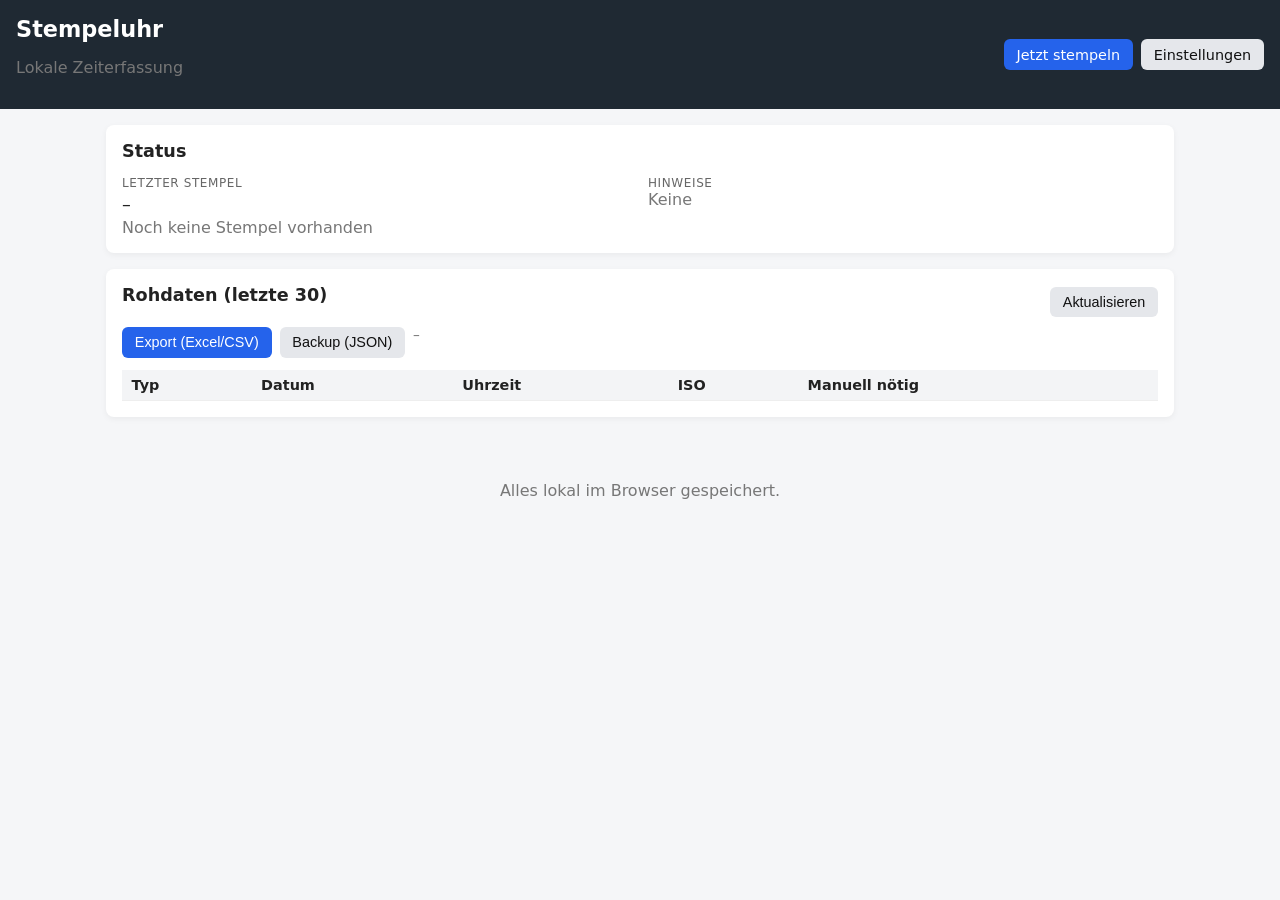
==== src/pages/index.html @ f47767ae "Update index.html" ====
<!DOCTYPE html>
<html lang="de">
<head>
  <meta charset="UTF-8" />
  <title>Stempeluhr – Übersicht</title>
  <meta name="viewport" content="width=device-width, initial-scale=1.0" />

  <!-- PWA / App-Icons -->
  <link rel="manifest" href="/public/manifest.json" />
  <meta name="theme-color" content="#1f2933" />

  <link rel="stylesheet" href="/src/css/style.css" />
</head>
<body>

  <header class="topbar">
    <div>
      <h1>Stempeluhr</h1>
      <p class="muted" id="subtitle">Lokale Zeiterfassung</p>
    </div>

    <nav class="nav">
      <a class="btn" href="/toggle">Jetzt stempeln</a>
      <a class="btn secondary" href="/settings">Einstellungen</a>
    </nav>
  </header>

  <main class="container">
    <section class="card">
      <h2>Status</h2>
      <div class="grid2">
        <div>
          <div class="label">Letzter Stempel</div>
          <div class="value" id="lastStampValue">–</div>
          <div class="muted" id="lastStampMeta">–</div>
        </div>
        <div>
          <div class="label">Hinweise</div>
          <div id="alerts" class="alerts">
            <div class="muted">Keine</div>
          </div>
        </div>
      </div>
    </section>

    <section class="card">
      <div class="row">
        <h2>Rohdaten (letzte 30)</h2>
        <div class="row-right">
          <button class="btn secondary" id="btnRefresh" type="button">Aktualisieren</button>
        </div>
      </div>

      <div class="actions" style="margin: 0.5rem 0 0.75rem;">
        <button class="btn" id="btnExportCsv" type="button">Export (Excel/CSV)</button>
        <button class="btn secondary" id="btnExportJson" type="button">Backup (JSON)</button>
        <span class="muted small" id="exportHint">–</span>
      </div>

      <div class="table-wrap">
        <table class="table">
          <thead>
            <tr>
              <th>Typ</th>
              <th>Datum</th>
              <th>Uhrzeit</th>
              <th>ISO</th>
              <th>Manuell nötig</th>
            </tr>
          </thead>
          <tbody id="stampsTbody">
            <tr><td colspan="5" class="muted">Noch keine Einträge</td></tr>
          </tbody>
        </table>
      </div>
    </section>
  </main>

  <footer class="footer muted">
    <span>Alles lokal im Browser gespeichert.</span>
  </footer>

  <script src="/src/js/storage.js"></script>
  <script src="/src/js/ui.js"></script>
  <script src="/src/js/export.js"></script>

  <script>
    (function () {
      function pad2(n) { return String(n).padStart(2, "0"); }

      function formatDate(st) {
        return `${st.year}-${pad2(st.month)}-${pad2(st.day)}`;
      }

      function formatTime(st) {
        return `${pad2(st.hour)}:${pad2(st.minute)}:${pad2(st.second)}`;
      }

      function setHint(text) {
        const el = document.getElementById("exportHint");
        if (el) el.textContent = text;
      }

      function render() {
        const data = StorageService.getData();
        const stamps = data.stamps || [];
        const last = stamps[stamps.length - 1];

        document.getElementById("lastStampValue").textContent =
          last ? `${last.type} • ${formatDate(last)} ${formatTime(last)}` : "–";

        document.getElementById("lastStampMeta").textContent =
          last ? `timestamp: ${last.timestamp}` : "Noch keine Stempel vorhanden";

        const alerts = document.getElementById("alerts");
        alerts.innerHTML = "";

        const manual = stamps.filter(s => s.manualRequired);
        if (manual.length === 0) {
          alerts.innerHTML = `<div class="muted">Keine</div>`;
        } else {
          manual.slice(-5).reverse().forEach(s => {
            const div = document.createElement("div");
            div.className = "alert";
            div.textContent =
              `⚠️ Manuelle Prüfung: ${formatDate(s)} ${formatTime(s)}`;
            alerts.appendChild(div);
          });
        }

        const tbody = document.getElementById("stampsTbody");
        tbody.innerHTML = "";

        stamps.slice(-30).reverse().forEach(st => {
          const tr = document.createElement("tr");
          tr.innerHTML = `
            <td class="${st.manualRequired ? "warn" : ""}">${st.type}</td>
            <td>${formatDate(st)}</td>
            <td>${formatTime(st)}</td>
            <td class="mono">${st.iso}</td>
            <td class="${st.manualRequired ? "warn" : "muted"}">
              ${st.manualRequired ? "JA" : "nein"}
            </td>
          `;
          tbody.appendChild(tr);
        });
      }

      document.getElementById("btnRefresh").onclick = () => {
        render();
        setHint("Aktualisiert");
      };

      document.getElementById("btnExportCsv").onclick = () => {
        ExportService.exportStampsCSV({ delimiter: ";" });
        setHint("CSV exportiert");
      };

      document.getElementById("btnExportJson").onclick = () => {
        ExportService.exportAllJSON();
        setHint("JSON exportiert");
      };

      render();
    })();
  </script>

  <script src="/src/js/install.js"></script>

</body>
</html>
---- src/css/style.css ----
/* =========
   Basis
   ========= */

* {
  box-sizing: border-box;
}

html, body {
  margin: 0;
  padding: 0;
  font-family: system-ui, -apple-system, BlinkMacSystemFont, "Segoe UI",
               Roboto, Helvetica, Arial, sans-serif;
  background: #f5f6f8;
  color: #222;
}

a {
  color: inherit;
  text-decoration: none;
}

.muted {
  color: #777;
}

.small {
  font-size: 0.85rem;
}

.mono {
  font-family: ui-monospace, SFMono-Regular, Menlo, Monaco, Consolas, monospace;
}

/* =========
   Layout
   ========= */

.topbar {
  background: #1f2933;
  color: #fff;
  padding: 1rem;
  display: flex;
  gap: 1rem;
  align-items: center;
  justify-content: space-between;
}

.topbar h1 {
  margin: 0;
  font-size: 1.4rem;
}

.nav {
  display: flex;
  gap: 0.5rem;
}

.container {
  max-width: 1100px;
  margin: 1rem auto 3rem;
  padding: 0 1rem;
}

.footer {
  text-align: center;
  padding: 1rem;
}

/* =========
   Buttons
   ========= */

.btn {
  display: inline-block;
  padding: 0.45rem 0.8rem;
  border-radius: 6px;
  background: #2563eb;
  color: #fff;
  font-size: 0.9rem;
  cursor: pointer;
  border: none;
}

.btn:hover {
  background: #1e4fd8;
}

.btn.secondary {
  background: #e5e7eb;
  color: #111;
}

.btn.secondary:hover {
  background: #d1d5db;
}

/* =========
   Cards
   ========= */

.card {
  background: #fff;
  border-radius: 8px;
  padding: 1rem;
  margin-bottom: 1rem;
  box-shadow: 0 2px 6px rgba(0,0,0,0.05);
}

.card h2 {
  margin-top: 0;
  font-size: 1.1rem;
}

/* =========
   Grid / Rows
   ========= */

.grid2 {
  display: grid;
  grid-template-columns: 1fr 1fr;
  gap: 1rem;
}

.row {
  display: flex;
  align-items: center;
  justify-content: space-between;
  gap: 1rem;
}

.row-right {
  display: flex;
  gap: 0.5rem;
}

.actions {
  display: flex;
  gap: 0.5rem;
  flex-wrap: wrap;
}

/* =========
   Tabellen
   ========= */

.table-wrap {
  overflow-x: auto;
}

.table {
  width: 100%;
  border-collapse: collapse;
  font-size: 0.9rem;
}

.table th,
.table td {
  padding: 0.45rem 0.6rem;
  border-bottom: 1px solid #eee;
  text-align: left;
  white-space: nowrap;
}

.table th {
  background: #f3f4f6;
  font-weight: 600;
}

.table tr:hover td {
  background: #fafafa;
}

/* =========
   Status / Alerts
   ========= */

.label {
  font-size: 0.75rem;
  text-transform: uppercase;
  letter-spacing: 0.05em;
  color: #666;
}

.value {
  font-size: 1.1rem;
  margin: 0.25rem 0;
}

.alerts {
  display: flex;
  flex-direction: column;
  gap: 0.25rem;
}

.alert {
  padding: 0.3rem 0.4rem;
  background: #fee2e2;
  color: #991b1b;
  border-radius: 4px;
  font-size: 0.85rem;
}

/* =========
   Warnungen
   ========= */

.warn {
  color: #b91c1c;
  font-weight: 600;
}

/* =========
   Toggle-Seite
   ========= */

.center {
  min-height: 100vh;
  display: flex;
  flex-direction: column;
  align-items: center;
  justify-content: center;
  text-align: center;
}

.center h1 {
  margin-bottom: 0.5rem;
}

/* =========
   Responsive
   ========= */

@media (max-width: 700px) {
  .grid2 {
    grid-template-columns: 1fr;
  }

  .topbar {
    flex-direction: column;
    align-items: flex-start;
  }
}
/* =========
   Install-Banner
   ========= */

.install-banner {
  position: fixed;
  bottom: 0;
  left: 0;
  right: 0;
  background: #1f2933;
  color: #fff;
  padding: 0.75rem 1rem;
  display: flex;
  justify-content: space-between;
  align-items: center;
  gap: 0.75rem;
  z-index: 9999;
  box-shadow: 0 -2px 6px rgba(0,0,0,0.25);
}

.install-banner span {
  font-size: 0.95rem;
}

.install-actions {
  display: flex;
  gap: 0.5rem;
}
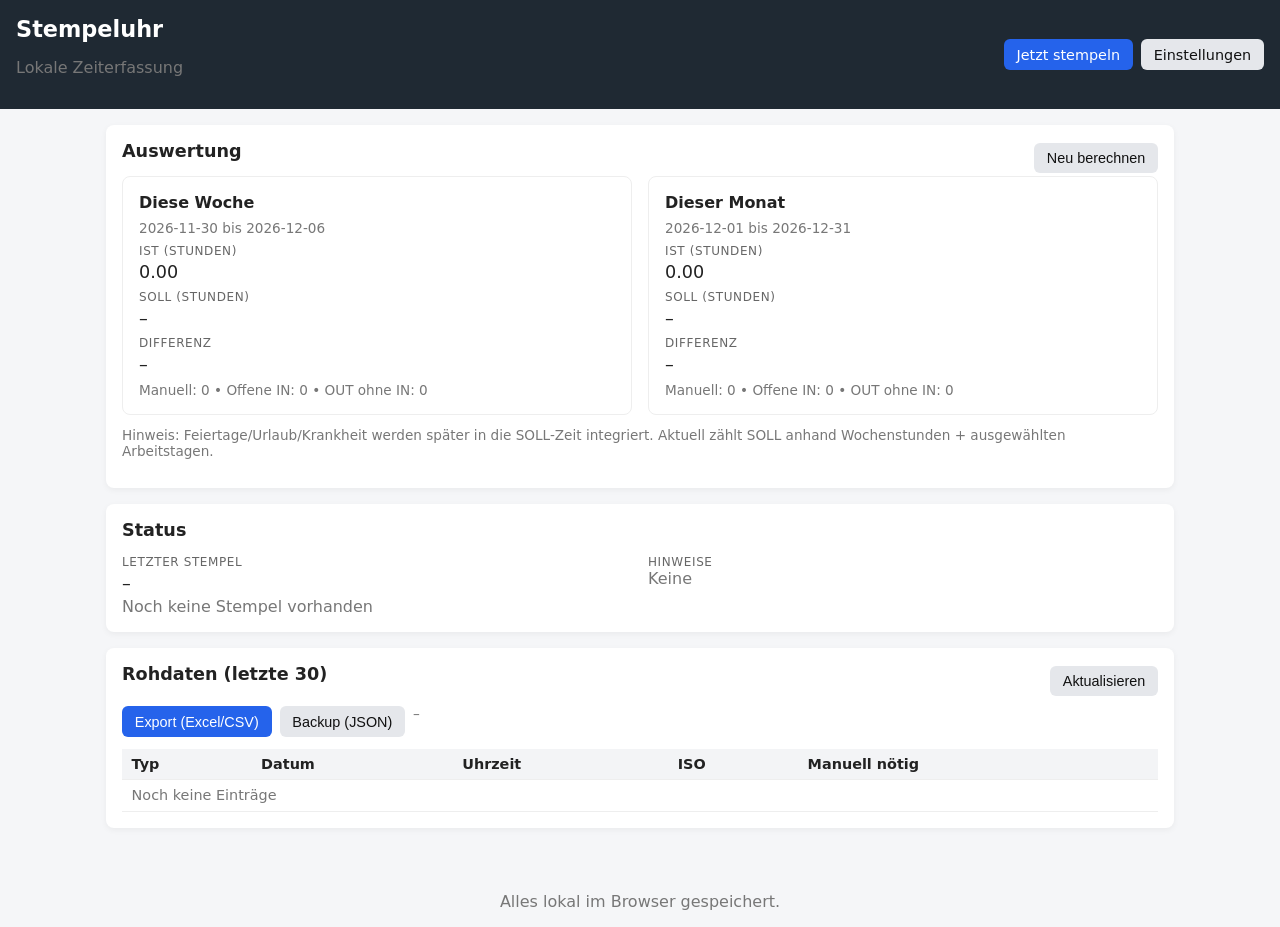
==== commit a73c7af2: "Update index.html" ====
--- a/src/pages/index.html
+++ b/src/pages/index.html
@@ -26,6 +26,68 @@
   </header>
 
   <main class="container">
+
+    <!-- AUSWERTUNG -->
+    <section class="card">
+      <div class="row">
+        <h2>Auswertung</h2>
+        <div class="row-right">
+          <button class="btn secondary" id="btnRecalc" type="button">Neu berechnen</button>
+        </div>
+      </div>
+
+      <div class="grid2">
+        <div class="card" style="margin:0; box-shadow:none; border:1px solid #eee;">
+          <h3 style="margin:0 0 0.5rem 0; font-size:1rem;">Diese Woche</h3>
+          <div class="muted small" id="weekRange">–</div>
+
+          <div style="margin-top:0.5rem;">
+            <div class="label">IST (Stunden)</div>
+            <div class="value" id="weekWorked">–</div>
+          </div>
+
+          <div style="margin-top:0.5rem;">
+            <div class="label">SOLL (Stunden)</div>
+            <div class="value" id="weekTarget">–</div>
+          </div>
+
+          <div style="margin-top:0.5rem;">
+            <div class="label">Differenz</div>
+            <div class="value" id="weekDiff">–</div>
+          </div>
+
+          <div class="muted small" style="margin-top:0.5rem;" id="weekFlags">–</div>
+        </div>
+
+        <div class="card" style="margin:0; box-shadow:none; border:1px solid #eee;">
+          <h3 style="margin:0 0 0.5rem 0; font-size:1rem;">Dieser Monat</h3>
+          <div class="muted small" id="monthRange">–</div>
+
+          <div style="margin-top:0.5rem;">
+            <div class="label">IST (Stunden)</div>
+            <div class="value" id="monthWorked">–</div>
+          </div>
+
+          <div style="margin-top:0.5rem;">
+            <div class="label">SOLL (Stunden)</div>
+            <div class="value" id="monthTarget">–</div>
+          </div>
+
+          <div style="margin-top:0.5rem;">
+            <div class="label">Differenz</div>
+            <div class="value" id="monthDiff">–</div>
+          </div>
+
+          <div class="muted small" style="margin-top:0.5rem;" id="monthFlags">–</div>
+        </div>
+      </div>
+
+      <p class="muted small" style="margin-top:0.75rem;">
+        Hinweis: Feiertage/Urlaub/Krankheit werden später in die SOLL-Zeit integriert. Aktuell zählt SOLL anhand Wochenstunden + ausgewählten Arbeitstagen.
+      </p>
+    </section>
+
+    <!-- STATUS -->
     <section class="card">
       <h2>Status</h2>
       <div class="grid2">
@@ -43,6 +105,7 @@
       </div>
     </section>
 
+    <!-- ROHDATEN -->
     <section class="card">
       <div class="row">
         <h2>Rohdaten (letzte 30)</h2>
@@ -74,6 +137,7 @@
         </table>
       </div>
     </section>
+
   </main>
 
   <footer class="footer muted">
@@ -83,6 +147,8 @@
   <script src="/src/js/storage.js"></script>
   <script src="/src/js/ui.js"></script>
   <script src="/src/js/export.js"></script>
+  <script src="/src/js/analytics.js"></script>
+  <script src="/src/js/install.js"></script>
 
   <script>
     (function () {
@@ -101,29 +167,71 @@
         if (el) el.textContent = text;
       }
 
-      function render() {
+      function renderAnalysis() {
+        if (!window.Analytics) return;
+
+        const summary = Analytics.getSummary();
+
+        // Woche
+        document.getElementById("weekRange").textContent =
+          `${Analytics.formatDateYYYYMMDD(summary.week.start)} bis ${Analytics.formatDateYYYYMMDD(new Date(summary.week.endExclusive.getTime() - 1))}`;
+
+        document.getElementById("weekWorked").textContent =
+          Analytics.formatHours(summary.week.workedHours);
+
+        document.getElementById("weekTarget").textContent =
+          Analytics.formatHours(summary.week.targetHours);
+
+        document.getElementById("weekDiff").textContent =
+          Analytics.formatSignedDiff(summary.week.diffHours);
+
+        document.getElementById("weekFlags").textContent =
+          `Manuell: ${summary.week.manualCount} • Offene IN: ${summary.week.openCount} • OUT ohne IN: ${summary.week.unmatchedOutCount}`;
+
+        // Monat
+        document.getElementById("monthRange").textContent =
+          `${Analytics.formatDateYYYYMMDD(summary.month.start)} bis ${Analytics.formatDateYYYYMMDD(new Date(summary.month.endExclusive.getTime() - 1))}`;
+
+        document.getElementById("monthWorked").textContent =
+          Analytics.formatHours(summary.month.workedHours);
+
+        document.getElementById("monthTarget").textContent =
+          Analytics.formatHours(summary.month.targetHours);
+
+        document.getElementById("monthDiff").textContent =
+          Analytics.formatSignedDiff(summary.month.diffHours);
+
+        document.getElementById("monthFlags").textContent =
+          `Manuell: ${summary.month.manualCount} • Offene IN: ${summary.month.openCount} • OUT ohne IN: ${summary.month.unmatchedOutCount}`;
+      }
+
+      function renderMain() {
         const data = StorageService.getData();
         const stamps = data.stamps || [];
         const last = stamps[stamps.length - 1];
 
-        document.getElementById("lastStampValue").textContent =
-          last ? `${last.type} • ${formatDate(last)} ${formatTime(last)}` : "–";
-
-        document.getElementById("lastStampMeta").textContent =
-          last ? `timestamp: ${last.timestamp}` : "Noch keine Stempel vorhanden";
+        const lastStampValue = document.getElementById("lastStampValue");
+        const lastStampMeta = document.getElementById("lastStampMeta");
+
+        if (!last) {
+          lastStampValue.textContent = "–";
+          lastStampMeta.textContent = "Noch keine Stempel vorhanden";
+        } else {
+          lastStampValue.textContent = `${last.type} • ${formatDate(last)} ${formatTime(last)}`;
+          lastStampMeta.textContent = `timestamp: ${last.timestamp}`;
+        }
 
         const alerts = document.getElementById("alerts");
         alerts.innerHTML = "";
 
-        const manual = stamps.filter(s => s.manualRequired);
+        const manual = stamps.filter(s => s && s.manualRequired);
         if (manual.length === 0) {
           alerts.innerHTML = `<div class="muted">Keine</div>`;
         } else {
           manual.slice(-5).reverse().forEach(s => {
             const div = document.createElement("div");
             div.className = "alert";
-            div.textContent =
-              `⚠️ Manuelle Prüfung: ${formatDate(s)} ${formatTime(s)}`;
+            div.textContent = `⚠️ Manuelle Prüfung: ${formatDate(s)} ${formatTime(s)}`;
             alerts.appendChild(div);
           });
         }
@@ -131,24 +239,43 @@
         const tbody = document.getElementById("stampsTbody");
         tbody.innerHTML = "";
 
-        stamps.slice(-30).reverse().forEach(st => {
+        if (stamps.length === 0) {
           const tr = document.createElement("tr");
-          tr.innerHTML = `
-            <td class="${st.manualRequired ? "warn" : ""}">${st.type}</td>
-            <td>${formatDate(st)}</td>
-            <td>${formatTime(st)}</td>
-            <td class="mono">${st.iso}</td>
-            <td class="${st.manualRequired ? "warn" : "muted"}">
-              ${st.manualRequired ? "JA" : "nein"}
-            </td>
-          `;
+          const td = document.createElement("td");
+          td.colSpan = 5;
+          td.className = "muted";
+          td.textContent = "Noch keine Einträge";
+          tr.appendChild(td);
           tbody.appendChild(tr);
-        });
+        } else {
+          stamps.slice(-30).reverse().forEach(st => {
+            const tr = document.createElement("tr");
+            tr.innerHTML = `
+              <td class="${st.manualRequired ? "warn" : ""}">${st.type}</td>
+              <td>${formatDate(st)}</td>
+              <td>${formatTime(st)}</td>
+              <td class="mono">${st.iso}</td>
+              <td class="${st.manualRequired ? "warn" : "muted"}">
+                ${st.manualRequired ? "JA" : "nein"}
+              </td>
+            `;
+            tbody.appendChild(tr);
+          });
+        }
+      }
+
+      function renderAll() {
+        renderAnalysis();
+        renderMain();
       }
 
       document.getElementById("btnRefresh").onclick = () => {
-        render();
+        renderAll();
         setHint("Aktualisiert");
+      };
+
+      document.getElementById("btnRecalc").onclick = () => {
+        renderAnalysis();
       };
 
       document.getElementById("btnExportCsv").onclick = () => {
@@ -161,11 +288,9 @@
         setHint("JSON exportiert");
       };
 
-      render();
+      renderAll();
     })();
   </script>
 
-  <script src="/src/js/install.js"></script>
-
 </body>
 </html>
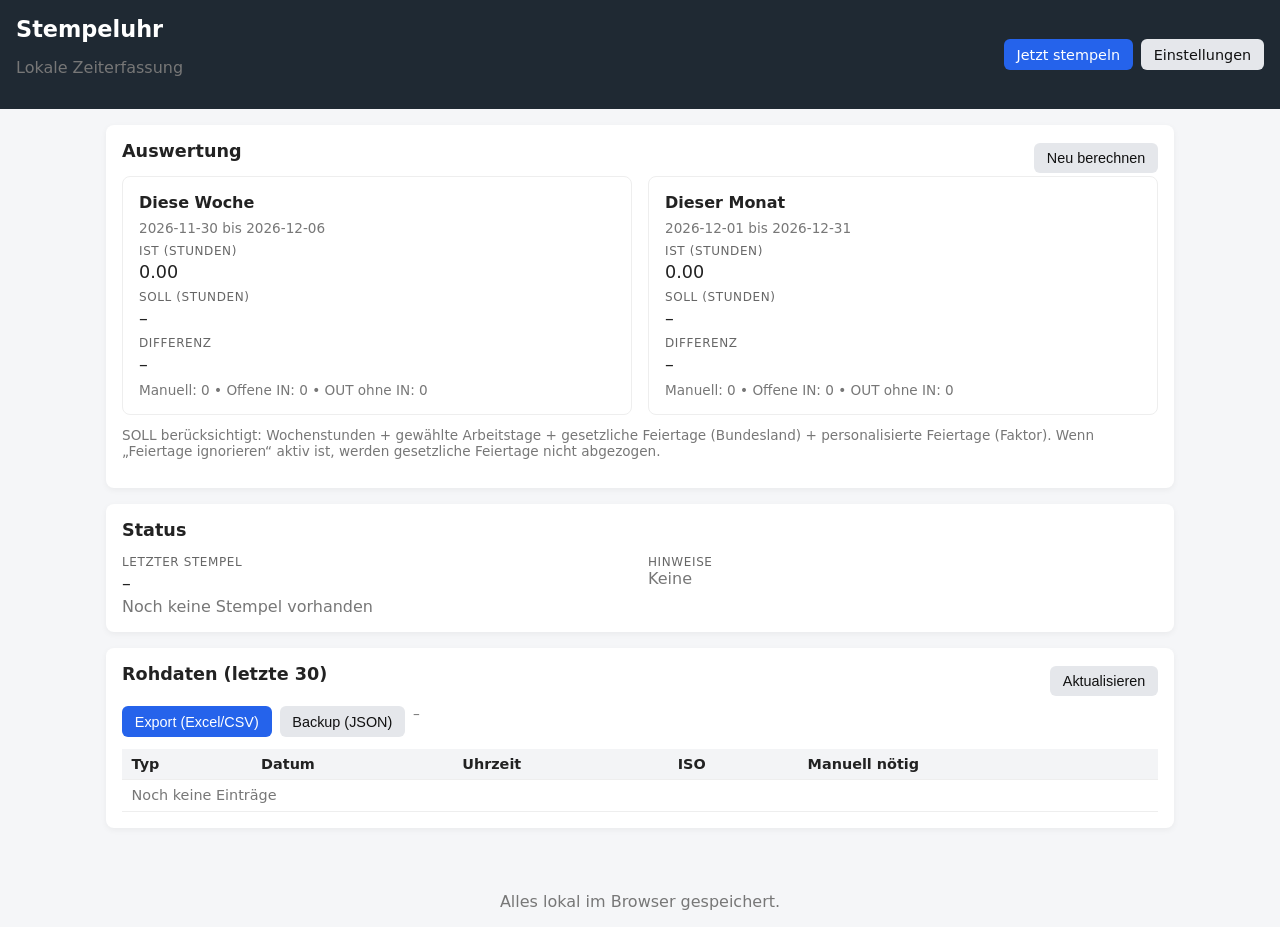
==== commit a85aa9dd: "Update index.html" ====
--- a/src/pages/index.html
+++ b/src/pages/index.html
@@ -83,7 +83,8 @@
       </div>
 
       <p class="muted small" style="margin-top:0.75rem;">
-        Hinweis: Feiertage/Urlaub/Krankheit werden später in die SOLL-Zeit integriert. Aktuell zählt SOLL anhand Wochenstunden + ausgewählten Arbeitstagen.
+        SOLL berücksichtigt: Wochenstunden + gewählte Arbeitstage + gesetzliche Feiertage (Bundesland) + personalisierte Feiertage (Faktor).
+        Wenn „Feiertage ignorieren“ aktiv ist, werden gesetzliche Feiertage nicht abgezogen.
       </p>
     </section>
 
@@ -147,6 +148,7 @@
   <script src="/src/js/storage.js"></script>
   <script src="/src/js/ui.js"></script>
   <script src="/src/js/export.js"></script>
+  <script src="/src/js/holidays.js"></script>
   <script src="/src/js/analytics.js"></script>
   <script src="/src/js/install.js"></script>
 
@@ -172,7 +174,6 @@
 
         const summary = Analytics.getSummary();
 
-        // Woche
         document.getElementById("weekRange").textContent =
           `${Analytics.formatDateYYYYMMDD(summary.week.start)} bis ${Analytics.formatDateYYYYMMDD(new Date(summary.week.endExclusive.getTime() - 1))}`;
 
@@ -188,7 +189,6 @@
         document.getElementById("weekFlags").textContent =
           `Manuell: ${summary.week.manualCount} • Offene IN: ${summary.week.openCount} • OUT ohne IN: ${summary.week.unmatchedOutCount}`;
 
-        // Monat
         document.getElementById("monthRange").textContent =
           `${Analytics.formatDateYYYYMMDD(summary.month.start)} bis ${Analytics.formatDateYYYYMMDD(new Date(summary.month.endExclusive.getTime() - 1))}`;
 
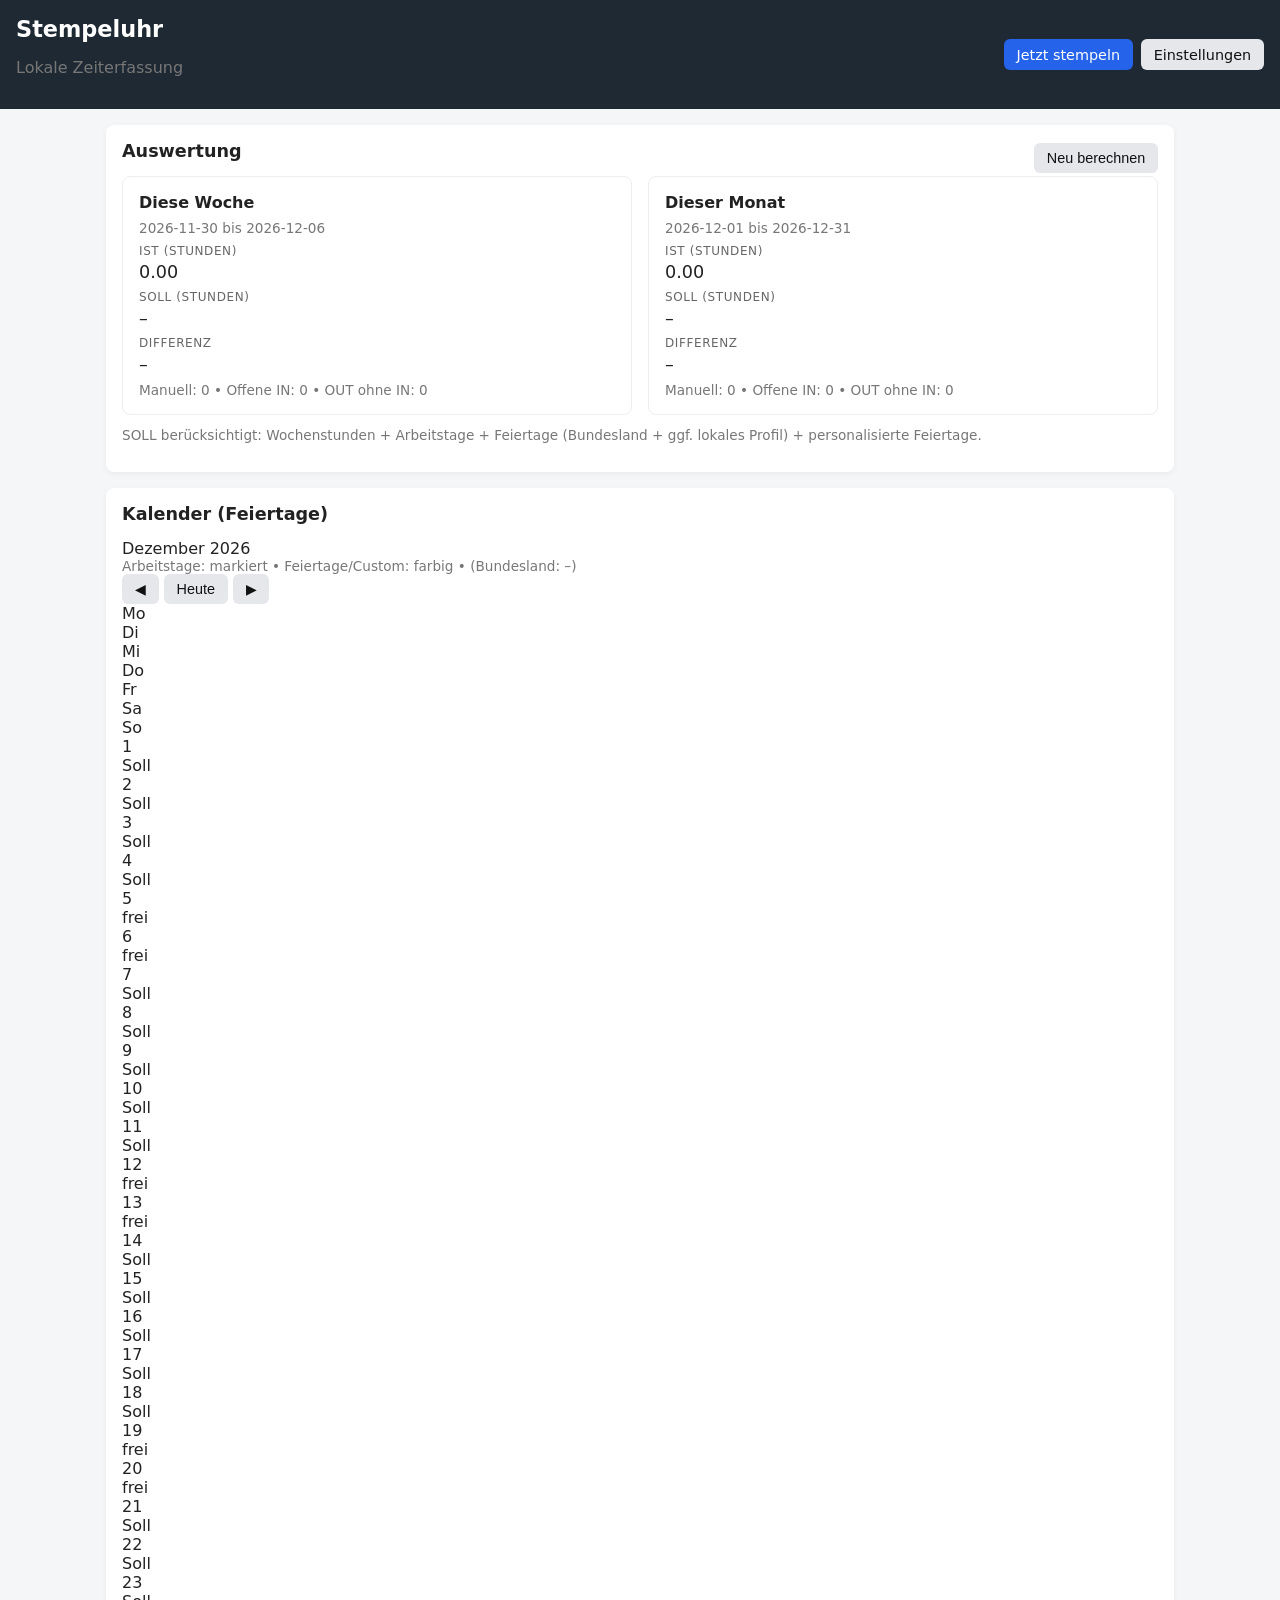
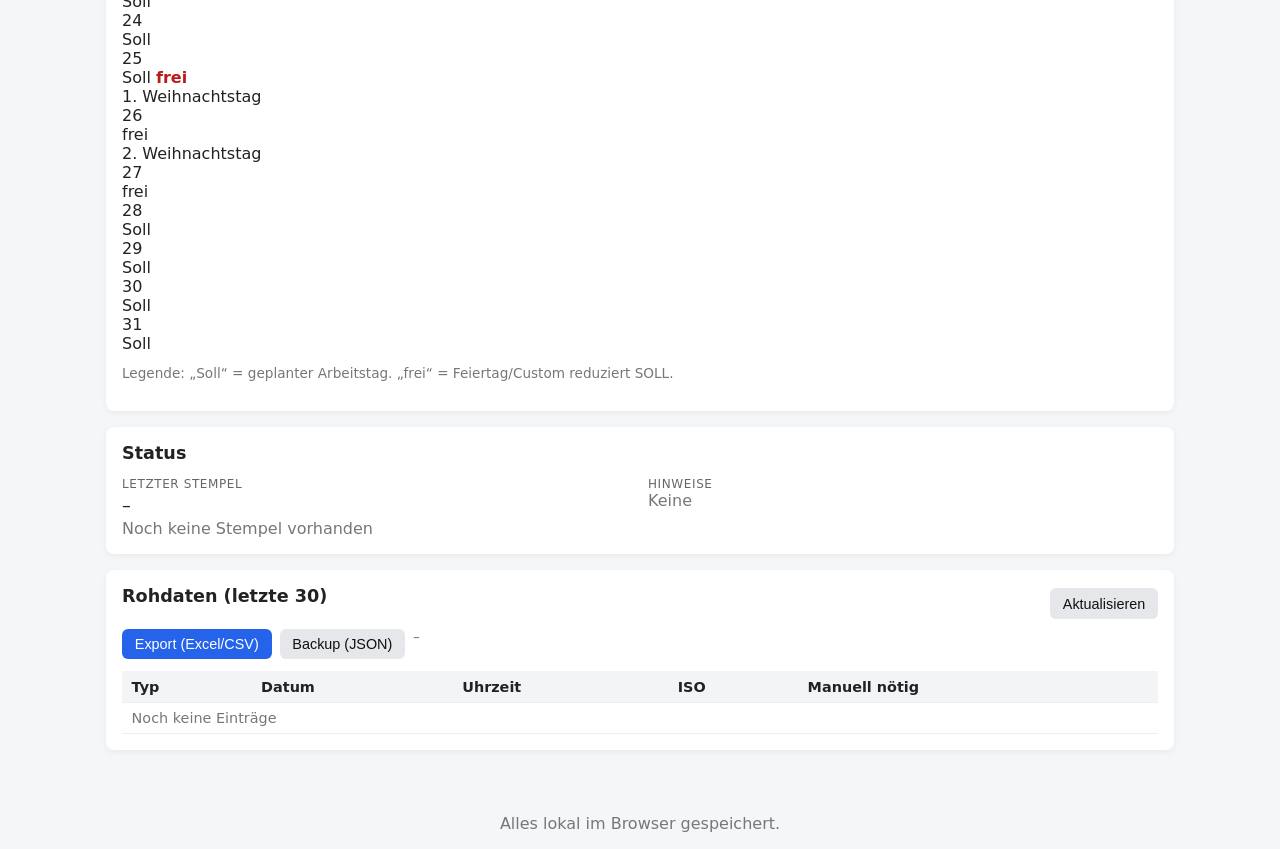
==== commit 969fc738: "Update index.html" ====
--- a/src/pages/index.html
+++ b/src/pages/index.html
@@ -16,7 +16,7 @@
   <header class="topbar">
     <div>
       <h1>Stempeluhr</h1>
-      <p class="muted" id="subtitle">Lokale Zeiterfassung</p>
+      <p class="muted">Lokale Zeiterfassung</p>
     </div>
 
     <nav class="nav">
@@ -40,51 +40,51 @@
         <div class="card" style="margin:0; box-shadow:none; border:1px solid #eee;">
           <h3 style="margin:0 0 0.5rem 0; font-size:1rem;">Diese Woche</h3>
           <div class="muted small" id="weekRange">–</div>
-
           <div style="margin-top:0.5rem;">
             <div class="label">IST (Stunden)</div>
             <div class="value" id="weekWorked">–</div>
           </div>
-
           <div style="margin-top:0.5rem;">
             <div class="label">SOLL (Stunden)</div>
             <div class="value" id="weekTarget">–</div>
           </div>
-
           <div style="margin-top:0.5rem;">
             <div class="label">Differenz</div>
             <div class="value" id="weekDiff">–</div>
           </div>
-
           <div class="muted small" style="margin-top:0.5rem;" id="weekFlags">–</div>
         </div>
 
         <div class="card" style="margin:0; box-shadow:none; border:1px solid #eee;">
           <h3 style="margin:0 0 0.5rem 0; font-size:1rem;">Dieser Monat</h3>
           <div class="muted small" id="monthRange">–</div>
-
           <div style="margin-top:0.5rem;">
             <div class="label">IST (Stunden)</div>
             <div class="value" id="monthWorked">–</div>
           </div>
-
           <div style="margin-top:0.5rem;">
             <div class="label">SOLL (Stunden)</div>
             <div class="value" id="monthTarget">–</div>
           </div>
-
           <div style="margin-top:0.5rem;">
             <div class="label">Differenz</div>
             <div class="value" id="monthDiff">–</div>
           </div>
-
           <div class="muted small" style="margin-top:0.5rem;" id="monthFlags">–</div>
         </div>
       </div>
 
       <p class="muted small" style="margin-top:0.75rem;">
-        SOLL berücksichtigt: Wochenstunden + gewählte Arbeitstage + gesetzliche Feiertage (Bundesland) + personalisierte Feiertage (Faktor).
-        Wenn „Feiertage ignorieren“ aktiv ist, werden gesetzliche Feiertage nicht abgezogen.
+        SOLL berücksichtigt: Wochenstunden + Arbeitstage + Feiertage (Bundesland + ggf. lokales Profil) + personalisierte Feiertage.
+      </p>
+    </section>
+
+    <!-- KALENDER -->
+    <section class="card">
+      <h2>Kalender (Feiertage)</h2>
+      <div id="calendarMount"></div>
+      <p class="muted small" style="margin-top:0.75rem;">
+        Legende: „Soll“ = geplanter Arbeitstag. „frei“ = Feiertag/Custom reduziert SOLL.
       </p>
     </section>
 
@@ -146,23 +146,21 @@
   </footer>
 
   <script src="/src/js/storage.js"></script>
-  <script src="/src/js/ui.js"></script>
   <script src="/src/js/export.js"></script>
+
+  <!-- Feiertage müssen vor Analytics/Kalender geladen werden -->
   <script src="/src/js/holidays.js"></script>
   <script src="/src/js/analytics.js"></script>
+  <script src="/src/js/calendar.js"></script>
+
   <script src="/src/js/install.js"></script>
 
   <script>
     (function () {
       function pad2(n) { return String(n).padStart(2, "0"); }
 
-      function formatDate(st) {
-        return `${st.year}-${pad2(st.month)}-${pad2(st.day)}`;
-      }
-
-      function formatTime(st) {
-        return `${pad2(st.hour)}:${pad2(st.minute)}:${pad2(st.second)}`;
-      }
+      function formatDate(st) { return `${st.year}-${pad2(st.month)}-${pad2(st.day)}`; }
+      function formatTime(st) { return `${pad2(st.hour)}:${pad2(st.minute)}:${pad2(st.second)}`; }
 
       function setHint(text) {
         const el = document.getElementById("exportHint");
@@ -170,39 +168,31 @@
       }
 
       function renderAnalysis() {
-        if (!window.Analytics) return;
-
         const summary = Analytics.getSummary();
 
         document.getElementById("weekRange").textContent =
           `${Analytics.formatDateYYYYMMDD(summary.week.start)} bis ${Analytics.formatDateYYYYMMDD(new Date(summary.week.endExclusive.getTime() - 1))}`;
 
-        document.getElementById("weekWorked").textContent =
-          Analytics.formatHours(summary.week.workedHours);
-
-        document.getElementById("weekTarget").textContent =
-          Analytics.formatHours(summary.week.targetHours);
-
-        document.getElementById("weekDiff").textContent =
-          Analytics.formatSignedDiff(summary.week.diffHours);
-
+        document.getElementById("weekWorked").textContent = Analytics.formatHours(summary.week.workedHours);
+        document.getElementById("weekTarget").textContent = Analytics.formatHours(summary.week.targetHours);
+        document.getElementById("weekDiff").textContent = Analytics.formatSignedDiff(summary.week.diffHours);
         document.getElementById("weekFlags").textContent =
           `Manuell: ${summary.week.manualCount} • Offene IN: ${summary.week.openCount} • OUT ohne IN: ${summary.week.unmatchedOutCount}`;
 
         document.getElementById("monthRange").textContent =
           `${Analytics.formatDateYYYYMMDD(summary.month.start)} bis ${Analytics.formatDateYYYYMMDD(new Date(summary.month.endExclusive.getTime() - 1))}`;
 
-        document.getElementById("monthWorked").textContent =
-          Analytics.formatHours(summary.month.workedHours);
-
-        document.getElementById("monthTarget").textContent =
-          Analytics.formatHours(summary.month.targetHours);
-
-        document.getElementById("monthDiff").textContent =
-          Analytics.formatSignedDiff(summary.month.diffHours);
-
+        document.getElementById("monthWorked").textContent = Analytics.formatHours(summary.month.workedHours);
+        document.getElementById("monthTarget").textContent = Analytics.formatHours(summary.month.targetHours);
+        document.getElementById("monthDiff").textContent = Analytics.formatSignedDiff(summary.month.diffHours);
         document.getElementById("monthFlags").textContent =
           `Manuell: ${summary.month.manualCount} • Offene IN: ${summary.month.openCount} • OUT ohne IN: ${summary.month.unmatchedOutCount}`;
+      }
+
+      function renderCalendar() {
+        if (window.CalendarView) {
+          CalendarView.renderMonth("calendarMount", new Date());
+        }
       }
 
       function renderMain() {
@@ -266,6 +256,7 @@
 
       function renderAll() {
         renderAnalysis();
+        renderCalendar();
         renderMain();
       }
 
@@ -276,6 +267,7 @@
 
       document.getElementById("btnRecalc").onclick = () => {
         renderAnalysis();
+        renderCalendar();
       };
 
       document.getElementById("btnExportCsv").onclick = () => {
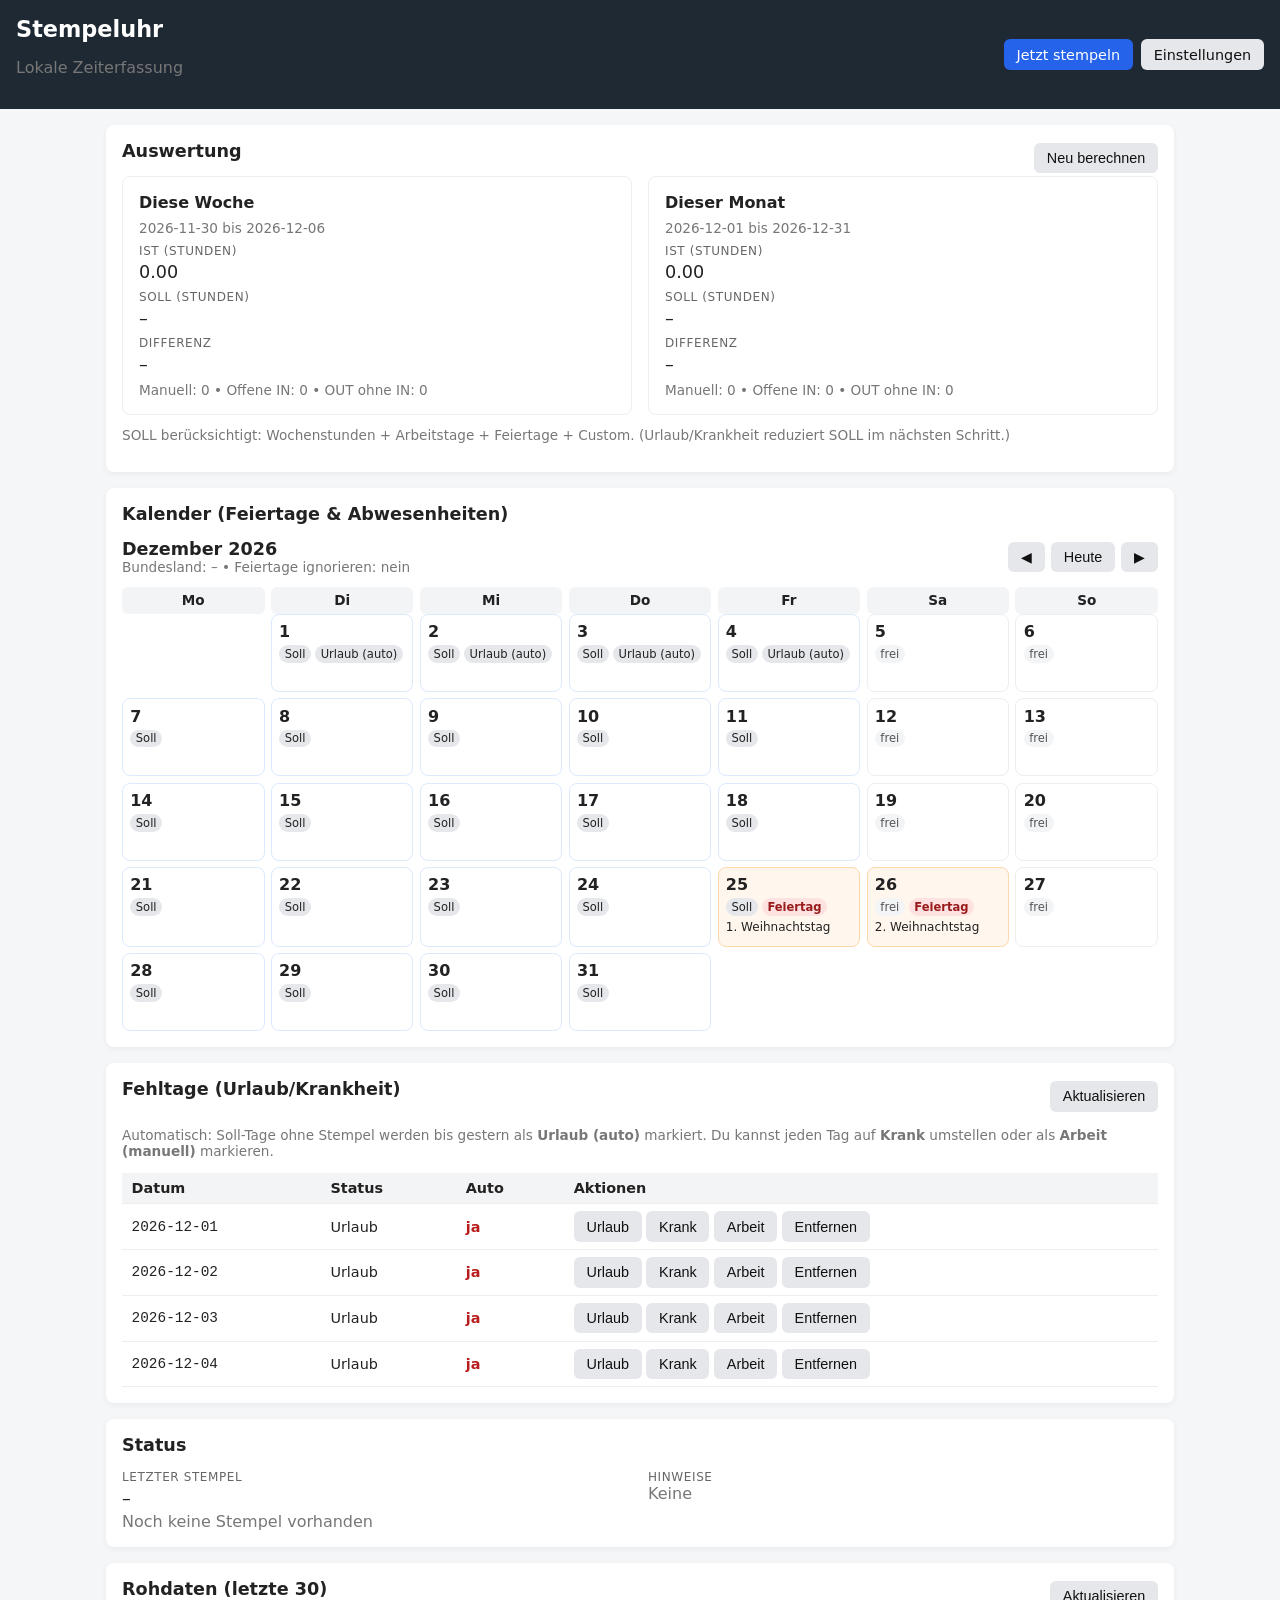
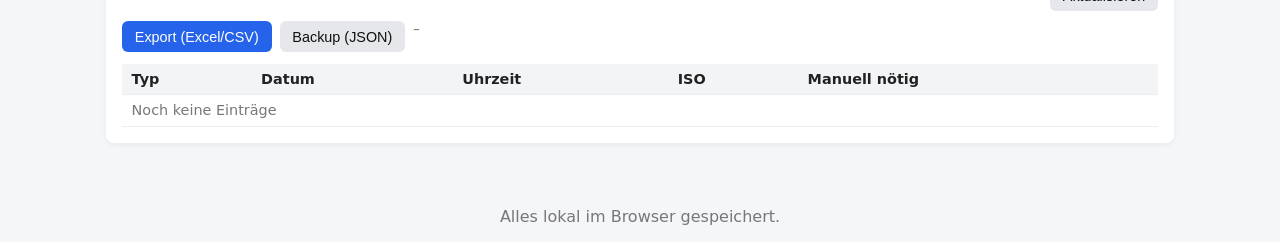
==== commit 6e432abe: "Update index.html" ====
--- a/src/pages/index.html
+++ b/src/pages/index.html
@@ -5,7 +5,6 @@
   <title>Stempeluhr – Übersicht</title>
   <meta name="viewport" content="width=device-width, initial-scale=1.0" />
 
-  <!-- PWA / App-Icons -->
   <link rel="manifest" href="/public/manifest.json" />
   <meta name="theme-color" content="#1f2933" />
 
@@ -27,7 +26,6 @@
 
   <main class="container">
 
-    <!-- AUSWERTUNG -->
     <section class="card">
       <div class="row">
         <h2>Auswertung</h2>
@@ -75,20 +73,45 @@
       </div>
 
       <p class="muted small" style="margin-top:0.75rem;">
-        SOLL berücksichtigt: Wochenstunden + Arbeitstage + Feiertage (Bundesland + ggf. lokales Profil) + personalisierte Feiertage.
+        SOLL berücksichtigt: Wochenstunden + Arbeitstage + Feiertage + Custom. (Urlaub/Krankheit reduziert SOLL im nächsten Schritt.)
       </p>
     </section>
 
-    <!-- KALENDER -->
-    <section class="card">
-      <h2>Kalender (Feiertage)</h2>
+    <section class="card">
+      <h2>Kalender (Feiertage & Abwesenheiten)</h2>
       <div id="calendarMount"></div>
-      <p class="muted small" style="margin-top:0.75rem;">
-        Legende: „Soll“ = geplanter Arbeitstag. „frei“ = Feiertag/Custom reduziert SOLL.
+    </section>
+
+    <section class="card">
+      <div class="row">
+        <h2>Fehltage (Urlaub/Krankheit)</h2>
+        <div class="row-right">
+          <button class="btn secondary" id="btnAbsRefresh" type="button">Aktualisieren</button>
+        </div>
+      </div>
+
+      <p class="muted small">
+        Automatisch: Soll-Tage ohne Stempel werden bis gestern als <b>Urlaub (auto)</b> markiert.
+        Du kannst jeden Tag auf <b>Krank</b> umstellen oder als <b>Arbeit (manuell)</b> markieren.
       </p>
-    </section>
-
-    <!-- STATUS -->
+
+      <div class="table-wrap">
+        <table class="table">
+          <thead>
+            <tr>
+              <th>Datum</th>
+              <th>Status</th>
+              <th>Auto</th>
+              <th>Aktionen</th>
+            </tr>
+          </thead>
+          <tbody id="absTbody">
+            <tr><td colspan="4" class="muted">Keine</td></tr>
+          </tbody>
+        </table>
+      </div>
+    </section>
+
     <section class="card">
       <h2>Status</h2>
       <div class="grid2">
@@ -106,7 +129,6 @@
       </div>
     </section>
 
-    <!-- ROHDATEN -->
     <section class="card">
       <div class="row">
         <h2>Rohdaten (letzte 30)</h2>
@@ -148,9 +170,10 @@
   <script src="/src/js/storage.js"></script>
   <script src="/src/js/export.js"></script>
 
-  <!-- Feiertage müssen vor Analytics/Kalender geladen werden -->
   <script src="/src/js/holidays.js"></script>
   <script src="/src/js/analytics.js"></script>
+
+  <script src="/src/js/absence.js"></script>
   <script src="/src/js/calendar.js"></script>
 
   <script src="/src/js/install.js"></script>
@@ -158,7 +181,6 @@
   <script>
     (function () {
       function pad2(n) { return String(n).padStart(2, "0"); }
-
       function formatDate(st) { return `${st.year}-${pad2(st.month)}-${pad2(st.day)}`; }
       function formatTime(st) { return `${pad2(st.hour)}:${pad2(st.minute)}:${pad2(st.second)}`; }
 
@@ -190,9 +212,57 @@
       }
 
       function renderCalendar() {
-        if (window.CalendarView) {
-          CalendarView.renderMonth("calendarMount", new Date());
+        if (window.CalendarView) CalendarView.renderMonth("calendarMount", new Date());
+      }
+
+      function renderAbsences() {
+        const tbody = document.getElementById("absTbody");
+        tbody.innerHTML = "";
+
+        const list = AbsenceService.listAbsencesForMonth(new Date());
+        if (!list.length) {
+          const tr = document.createElement("tr");
+          tr.innerHTML = `<td colspan="4" class="muted">Keine</td>`;
+          tbody.appendChild(tr);
+          return;
         }
+
+        list.forEach(a => {
+          const tr = document.createElement("tr");
+
+          const label =
+            a.type === "VACATION" ? "Urlaub" :
+            a.type === "SICK" ? "Krank" :
+            a.type === "WORK_MANUAL" ? "Arbeit (manuell)" : a.type;
+
+          tr.innerHTML = `
+            <td class="mono">${a.date}</td>
+            <td>${label}</td>
+            <td class="${a.auto ? "warn" : "muted"}">${a.auto ? "ja" : "nein"}</td>
+            <td>
+              <button class="btn secondary" data-act="vac">Urlaub</button>
+              <button class="btn secondary" data-act="sick">Krank</button>
+              <button class="btn secondary" data-act="work">Arbeit</button>
+              <button class="btn secondary" data-act="clear">Entfernen</button>
+            </td>
+          `;
+
+          const btns = tr.querySelectorAll("button");
+          btns.forEach(btn => {
+            btn.onclick = () => {
+              const act = btn.getAttribute("data-act");
+              if (act === "vac") AbsenceService.setAbsence(a.date, AbsenceService.TYPES.VACATION);
+              if (act === "sick") AbsenceService.setAbsence(a.date, AbsenceService.TYPES.SICK);
+              if (act === "work") AbsenceService.setAbsence(a.date, AbsenceService.TYPES.WORK_MANUAL);
+              if (act === "clear") AbsenceService.clearAbsence(a.date);
+
+              renderAbsences();
+              renderCalendar();
+            };
+          });
+
+          tbody.appendChild(tr);
+        });
       }
 
       function renderMain() {
@@ -231,11 +301,7 @@
 
         if (stamps.length === 0) {
           const tr = document.createElement("tr");
-          const td = document.createElement("td");
-          td.colSpan = 5;
-          td.className = "muted";
-          td.textContent = "Noch keine Einträge";
-          tr.appendChild(td);
+          tr.innerHTML = `<td colspan="5" class="muted">Noch keine Einträge</td>`;
           tbody.appendChild(tr);
         } else {
           stamps.slice(-30).reverse().forEach(st => {
@@ -245,9 +311,7 @@
               <td>${formatDate(st)}</td>
               <td>${formatTime(st)}</td>
               <td class="mono">${st.iso}</td>
-              <td class="${st.manualRequired ? "warn" : "muted"}">
-                ${st.manualRequired ? "JA" : "nein"}
-              </td>
+              <td class="${st.manualRequired ? "warn" : "muted"}">${st.manualRequired ? "JA" : "nein"}</td>
             `;
             tbody.appendChild(tr);
           });
@@ -255,8 +319,12 @@
       }
 
       function renderAll() {
+        // Auto-Urlaub erzeugen (bis gestern), bevor wir rendern
+        if (window.AbsenceService) AbsenceService.ensureAutoVacationUpToYesterday();
+
         renderAnalysis();
         renderCalendar();
+        renderAbsences();
         renderMain();
       }
 
@@ -270,6 +338,12 @@
         renderCalendar();
       };
 
+      document.getElementById("btnAbsRefresh").onclick = () => {
+        if (window.AbsenceService) AbsenceService.ensureAutoVacationUpToYesterday();
+        renderAbsences();
+        renderCalendar();
+      };
+
       document.getElementById("btnExportCsv").onclick = () => {
         ExportService.exportStampsCSV({ delimiter: ";" });
         setHint("CSV exportiert");
--- a/src/css/style.css
+++ b/src/css/style.css
@@ -269,4 +269,106 @@
   display: flex;
   gap: 0.5rem;
 }
-
+/* =========
+   Kalender
+   ========= */
+
+.cal-header {
+  display: flex;
+  justify-content: space-between;
+  align-items: center;
+  gap: 0.75rem;
+  margin-bottom: 0.75rem;
+}
+
+.cal-title {
+  font-size: 1.1rem;
+  font-weight: 700;
+}
+
+.cal-actions {
+  display: flex;
+  gap: 0.4rem;
+}
+
+.cal-grid {
+  display: grid;
+  grid-template-columns: repeat(7, 1fr);
+  gap: 0.4rem;
+}
+
+.cal-weekdays .cal-wd {
+  background: #f3f4f6;
+  border-radius: 6px;
+  padding: 0.35rem 0.4rem;
+  font-weight: 600;
+  text-align: center;
+  font-size: 0.85rem;
+}
+
+.cal-cell {
+  background: #fff;
+  border: 1px solid #eee;
+  border-radius: 8px;
+  padding: 0.45rem;
+  min-height: 78px;
+  display: flex;
+  flex-direction: column;
+  gap: 0.25rem;
+}
+
+.cal-empty {
+  background: transparent;
+  border: none;
+}
+
+.cal-daynum {
+  font-weight: 700;
+}
+
+.cal-meta {
+  display: flex;
+  gap: 0.25rem;
+  flex-wrap: wrap;
+}
+
+.badge {
+  display: inline-block;
+  padding: 0.12rem 0.35rem;
+  border-radius: 999px;
+  font-size: 0.72rem;
+  background: #e5e7eb;
+}
+
+.badge.ghost {
+  background: #f3f4f6;
+  color: #555;
+}
+
+.badge.warn {
+  background: #fee2e2;
+  color: #991b1b;
+}
+
+.cal-label {
+  font-size: 0.75rem;
+  line-height: 1.2;
+}
+
+.cal-workday {
+  border-color: #dbeafe;
+}
+
+.cal-off {
+  background: #fff7ed; /* leichtes Orange */
+  border-color: #fed7aa;
+}
+
+.cal-legal .cal-label:first-of-type {
+  font-weight: 600;
+}
+
+.cal-today {
+  outline: 2px solid rgba(37, 99, 235, 0.35);
+}
+
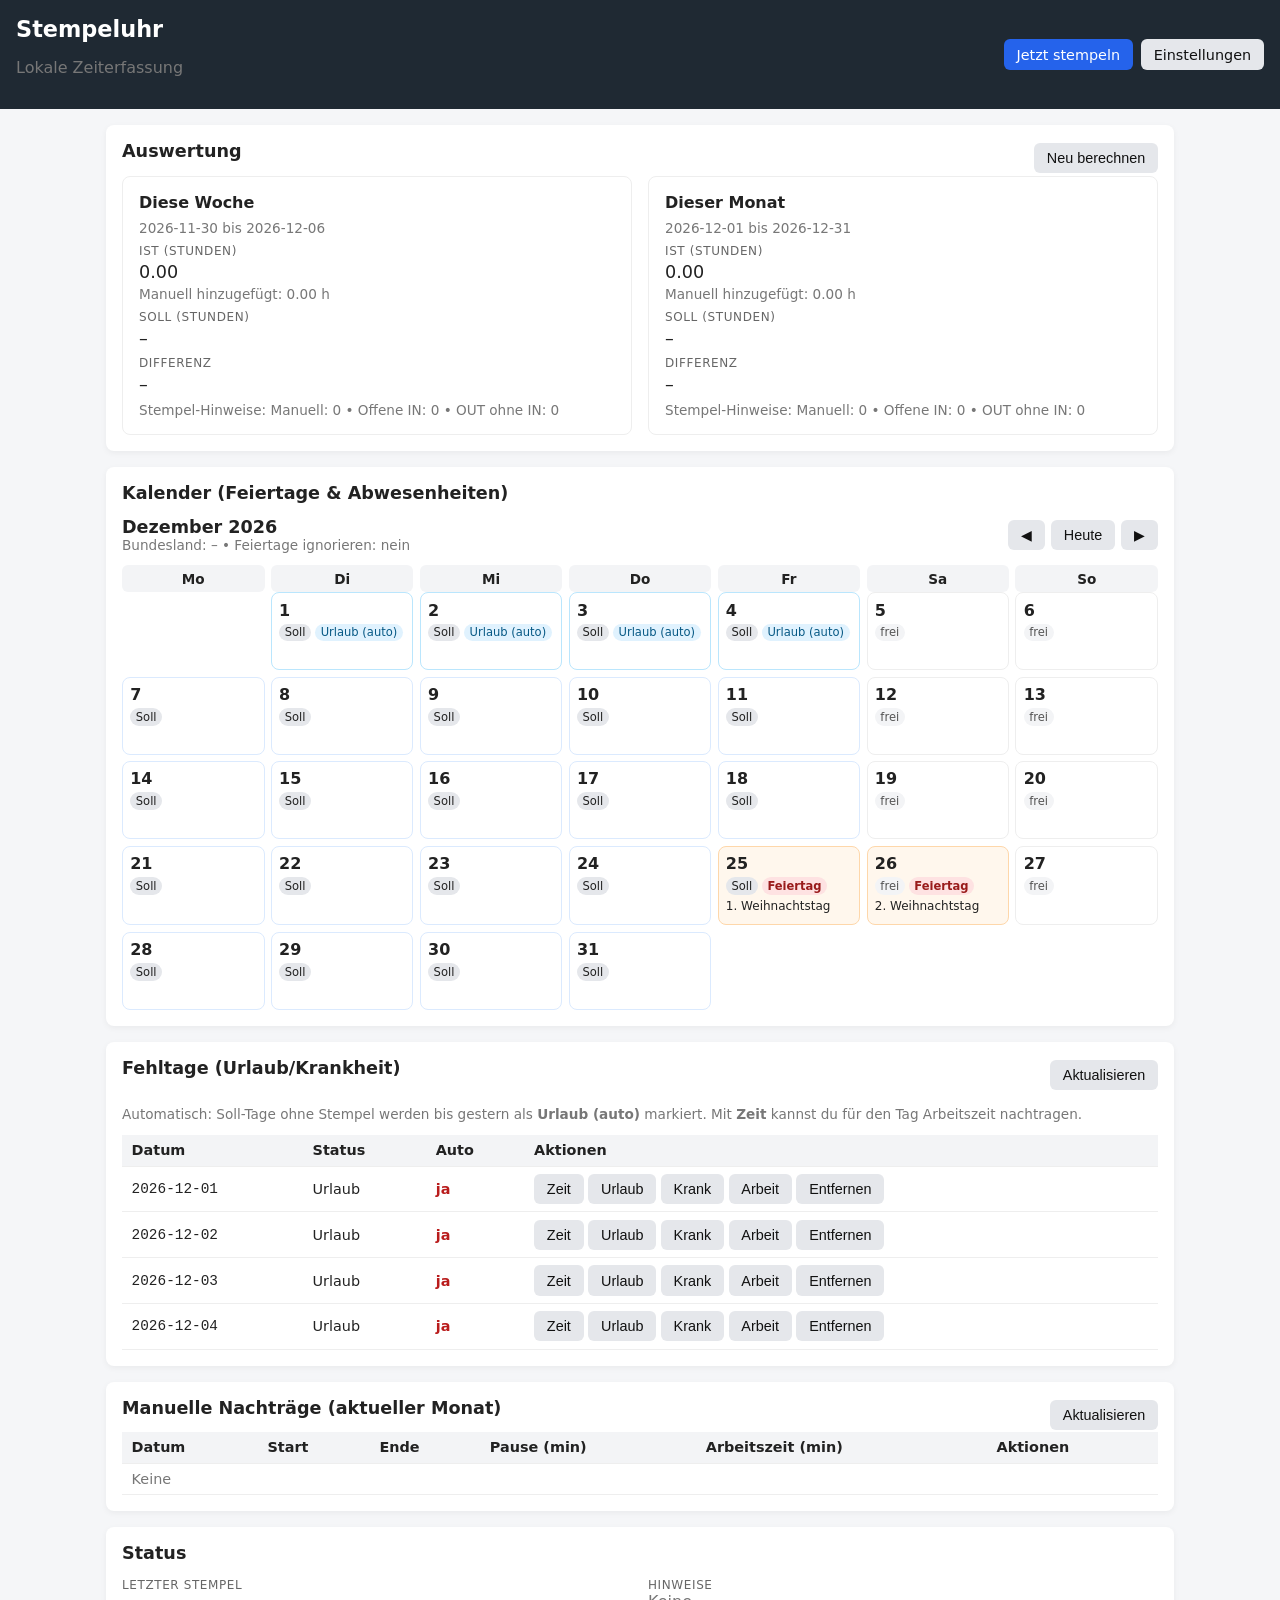
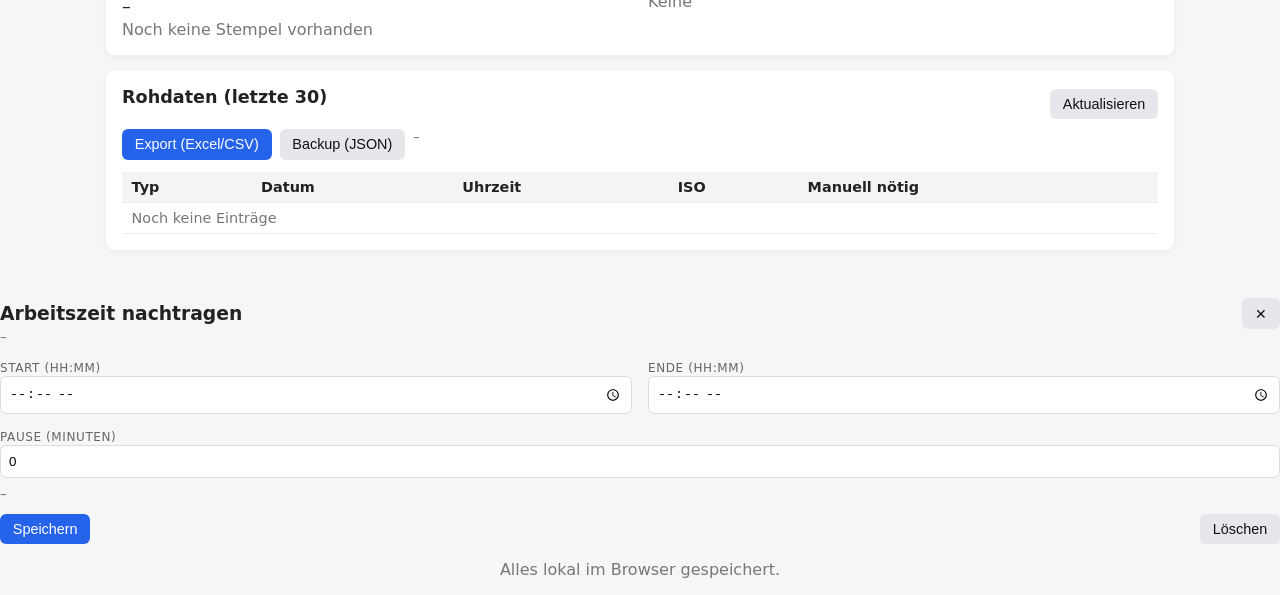
==== commit 6ba8dfab: "Update index.html" ====
--- a/src/pages/index.html
+++ b/src/pages/index.html
@@ -41,6 +41,7 @@
           <div style="margin-top:0.5rem;">
             <div class="label">IST (Stunden)</div>
             <div class="value" id="weekWorked">–</div>
+            <div class="muted small" id="weekManualAdded">–</div>
           </div>
           <div style="margin-top:0.5rem;">
             <div class="label">SOLL (Stunden)</div>
@@ -59,6 +60,7 @@
           <div style="margin-top:0.5rem;">
             <div class="label">IST (Stunden)</div>
             <div class="value" id="monthWorked">–</div>
+            <div class="muted small" id="monthManualAdded">–</div>
           </div>
           <div style="margin-top:0.5rem;">
             <div class="label">SOLL (Stunden)</div>
@@ -71,10 +73,6 @@
           <div class="muted small" style="margin-top:0.5rem;" id="monthFlags">–</div>
         </div>
       </div>
-
-      <p class="muted small" style="margin-top:0.75rem;">
-        SOLL berücksichtigt: Wochenstunden + Arbeitstage + Feiertage + Custom. (Urlaub/Krankheit reduziert SOLL im nächsten Schritt.)
-      </p>
     </section>
 
     <section class="card">
@@ -92,7 +90,7 @@
 
       <p class="muted small">
         Automatisch: Soll-Tage ohne Stempel werden bis gestern als <b>Urlaub (auto)</b> markiert.
-        Du kannst jeden Tag auf <b>Krank</b> umstellen oder als <b>Arbeit (manuell)</b> markieren.
+        Mit <b>Zeit</b> kannst du für den Tag Arbeitszeit nachtragen.
       </p>
 
       <div class="table-wrap">
@@ -107,6 +105,33 @@
           </thead>
           <tbody id="absTbody">
             <tr><td colspan="4" class="muted">Keine</td></tr>
+          </tbody>
+        </table>
+      </div>
+    </section>
+
+    <section class="card">
+      <div class="row">
+        <h2>Manuelle Nachträge (aktueller Monat)</h2>
+        <div class="row-right">
+          <button class="btn secondary" id="btnManualRefresh" type="button">Aktualisieren</button>
+        </div>
+      </div>
+
+      <div class="table-wrap">
+        <table class="table">
+          <thead>
+            <tr>
+              <th>Datum</th>
+              <th>Start</th>
+              <th>Ende</th>
+              <th>Pause (min)</th>
+              <th>Arbeitszeit (min)</th>
+              <th>Aktionen</th>
+            </tr>
+          </thead>
+          <tbody id="manualTbody">
+            <tr><td colspan="6" class="muted">Keine</td></tr>
           </tbody>
         </table>
       </div>
@@ -163,6 +188,44 @@
 
   </main>
 
+  <!-- Modal: Arbeitszeit nachtragen -->
+  <div id="manualModal" class="modal hidden" aria-hidden="true">
+    <div class="modal-backdrop" id="modalBackdrop"></div>
+    <div class="modal-card">
+      <div class="row">
+        <h3 style="margin:0;">Arbeitszeit nachtragen</h3>
+        <button class="btn secondary" id="btnModalClose" type="button">✕</button>
+      </div>
+
+      <div class="muted small" id="modalDateLabel">–</div>
+
+      <div class="grid2" style="margin-top:0.75rem;">
+        <div>
+          <label class="label" for="mwStart">Start (HH:MM)</label>
+          <input id="mwStart" type="time" style="width:100%; padding:0.5rem; border:1px solid #ddd; border-radius:6px;">
+        </div>
+        <div>
+          <label class="label" for="mwEnd">Ende (HH:MM)</label>
+          <input id="mwEnd" type="time" style="width:100%; padding:0.5rem; border:1px solid #ddd; border-radius:6px;">
+        </div>
+      </div>
+
+      <div style="margin-top:0.75rem;">
+        <label class="label" for="mwBreak">Pause (Minuten)</label>
+        <input id="mwBreak" type="number" min="0" step="1" value="0"
+               style="width:100%; padding:0.5rem; border:1px solid #ddd; border-radius:6px;">
+      </div>
+
+      <div class="muted small" style="margin-top:0.5rem;" id="mwPreview">–</div>
+      <div class="muted small warn" style="margin-top:0.5rem;" id="mwError"></div>
+
+      <div class="row" style="margin-top:0.75rem;">
+        <button class="btn" id="btnMwSave" type="button">Speichern</button>
+        <button class="btn secondary" id="btnMwDelete" type="button">Löschen</button>
+      </div>
+    </div>
+  </div>
+
   <footer class="footer muted">
     <span>Alles lokal im Browser gespeichert.</span>
   </footer>
@@ -174,6 +237,7 @@
   <script src="/src/js/analytics.js"></script>
 
   <script src="/src/js/absence.js"></script>
+  <script src="/src/js/manual_work.js"></script>
   <script src="/src/js/calendar.js"></script>
 
   <script src="/src/js/install.js"></script>
@@ -189,6 +253,116 @@
         if (el) el.textContent = text;
       }
 
+      // ---------- Modal State ----------
+      let currentModalDate = null;
+
+      const modal = document.getElementById("manualModal");
+      const modalBackdrop = document.getElementById("modalBackdrop");
+      const btnModalClose = document.getElementById("btnModalClose");
+      const modalDateLabel = document.getElementById("modalDateLabel");
+      const mwStart = document.getElementById("mwStart");
+      const mwEnd = document.getElementById("mwEnd");
+      const mwBreak = document.getElementById("mwBreak");
+      const mwPreview = document.getElementById("mwPreview");
+      const mwError = document.getElementById("mwError");
+      const btnMwSave = document.getElementById("btnMwSave");
+      const btnMwDelete = document.getElementById("btnMwDelete");
+
+      function openModal(dateStr) {
+        currentModalDate = dateStr;
+        mwError.textContent = "";
+        modalDateLabel.textContent = `Datum: ${dateStr}`;
+
+        const existing = ManualWorkService.getByDate(dateStr);
+        if (existing) {
+          mwStart.value = existing.start || "";
+          mwEnd.value = existing.end || "";
+          mwBreak.value = String(existing.breakMinutes ?? 0);
+        } else {
+          mwStart.value = "";
+          mwEnd.value = "";
+          mwBreak.value = "0";
+        }
+
+        updatePreview();
+
+        modal.classList.remove("hidden");
+        modal.setAttribute("aria-hidden", "false");
+      }
+
+      function closeModal() {
+        modal.classList.add("hidden");
+        modal.setAttribute("aria-hidden", "true");
+        currentModalDate = null;
+      }
+
+      function updatePreview() {
+        mwError.textContent = "";
+        if (!currentModalDate) { mwPreview.textContent = "–"; return; }
+
+        const s = mwStart.value;
+        const e = mwEnd.value;
+        const b = Number(mwBreak.value || 0);
+
+        if (!s || !e) {
+          mwPreview.textContent = "Bitte Start und Ende eintragen.";
+          return;
+        }
+
+        const res = ManualWorkService.upsert(currentModalDate, s, e, b);
+        // upsert speichert sofort — das wollen wir im Preview NICHT.
+        // Deshalb: wir simulieren Preview ohne persist:
+        // -> wir machen hier eine kleine lokale Berechnung stattdessen.
+        // Um es stabil zu halten, rechnen wir hier selbst:
+        // (Einfach: hh:mm -> min)
+        function toMin(t) {
+          const m = String(t).match(/^(\d{1,2}):(\d{2})$/);
+          if (!m) return null;
+          const hh = Number(m[1]), mm = Number(m[2]);
+          if (hh < 0 || hh > 23 || mm < 0 || mm > 59) return null;
+          return hh * 60 + mm;
+        }
+        const sm = toMin(s), em = toMin(e);
+        if (sm === null || em === null) { mwPreview.textContent = "Ungültige Zeit."; return; }
+        if (em <= sm) { mwPreview.textContent = "Ende muss nach Start liegen."; return; }
+
+        const worked = Math.max(0, (em - sm) - Math.max(0, b));
+        const hours = (worked / 60).toFixed(2);
+        mwPreview.textContent = `Ergebnis: ${worked} Minuten (= ${hours} Stunden)`;
+      }
+
+      // Preview darf NICHT speichern → daher überschreiben wir die Preview-Logik:
+      // Wir nutzen ManualWorkService.upsert erst bei "Speichern".
+      mwStart.addEventListener("input", updatePreview);
+      mwEnd.addEventListener("input", updatePreview);
+      mwBreak.addEventListener("input", updatePreview);
+
+      modalBackdrop.onclick = closeModal;
+      btnModalClose.onclick = closeModal;
+
+      btnMwSave.onclick = () => {
+        if (!currentModalDate) return;
+        const res = ManualWorkService.upsert(currentModalDate, mwStart.value, mwEnd.value, Number(mwBreak.value || 0));
+        if (!res.ok) {
+          mwError.textContent = res.error;
+          return;
+        }
+
+        // Wenn Zeit nachgetragen wird: Tag als Arbeit (manuell) markieren
+        AbsenceService.setAbsence(currentModalDate, AbsenceService.TYPES.WORK_MANUAL);
+
+        closeModal();
+        renderAll();
+      };
+
+      btnMwDelete.onclick = () => {
+        if (!currentModalDate) return;
+        ManualWorkService.remove(currentModalDate);
+        closeModal();
+        renderAll();
+      };
+
+      // ---------- Rendering ----------
       function renderAnalysis() {
         const summary = Analytics.getSummary();
 
@@ -196,19 +370,25 @@
           `${Analytics.formatDateYYYYMMDD(summary.week.start)} bis ${Analytics.formatDateYYYYMMDD(new Date(summary.week.endExclusive.getTime() - 1))}`;
 
         document.getElementById("weekWorked").textContent = Analytics.formatHours(summary.week.workedHours);
+        document.getElementById("weekManualAdded").textContent =
+          `Manuell hinzugefügt: ${Analytics.formatHours(summary.week.manualHoursAdded)} h`;
+
         document.getElementById("weekTarget").textContent = Analytics.formatHours(summary.week.targetHours);
         document.getElementById("weekDiff").textContent = Analytics.formatSignedDiff(summary.week.diffHours);
         document.getElementById("weekFlags").textContent =
-          `Manuell: ${summary.week.manualCount} • Offene IN: ${summary.week.openCount} • OUT ohne IN: ${summary.week.unmatchedOutCount}`;
+          `Stempel-Hinweise: Manuell: ${summary.week.manualCount} • Offene IN: ${summary.week.openCount} • OUT ohne IN: ${summary.week.unmatchedOutCount}`;
 
         document.getElementById("monthRange").textContent =
           `${Analytics.formatDateYYYYMMDD(summary.month.start)} bis ${Analytics.formatDateYYYYMMDD(new Date(summary.month.endExclusive.getTime() - 1))}`;
 
         document.getElementById("monthWorked").textContent = Analytics.formatHours(summary.month.workedHours);
+        document.getElementById("monthManualAdded").textContent =
+          `Manuell hinzugefügt: ${Analytics.formatHours(summary.month.manualHoursAdded)} h`;
+
         document.getElementById("monthTarget").textContent = Analytics.formatHours(summary.month.targetHours);
         document.getElementById("monthDiff").textContent = Analytics.formatSignedDiff(summary.month.diffHours);
         document.getElementById("monthFlags").textContent =
-          `Manuell: ${summary.month.manualCount} • Offene IN: ${summary.month.openCount} • OUT ohne IN: ${summary.month.unmatchedOutCount}`;
+          `Stempel-Hinweise: Manuell: ${summary.month.manualCount} • Offene IN: ${summary.month.openCount} • OUT ohne IN: ${summary.month.unmatchedOutCount}`;
       }
 
       function renderCalendar() {
@@ -221,25 +401,23 @@
 
         const list = AbsenceService.listAbsencesForMonth(new Date());
         if (!list.length) {
-          const tr = document.createElement("tr");
-          tr.innerHTML = `<td colspan="4" class="muted">Keine</td>`;
-          tbody.appendChild(tr);
+          tbody.innerHTML = `<tr><td colspan="4" class="muted">Keine</td></tr>`;
           return;
         }
 
         list.forEach(a => {
-          const tr = document.createElement("tr");
-
           const label =
             a.type === "VACATION" ? "Urlaub" :
             a.type === "SICK" ? "Krank" :
             a.type === "WORK_MANUAL" ? "Arbeit (manuell)" : a.type;
 
+          const tr = document.createElement("tr");
           tr.innerHTML = `
             <td class="mono">${a.date}</td>
             <td>${label}</td>
             <td class="${a.auto ? "warn" : "muted"}">${a.auto ? "ja" : "nein"}</td>
             <td>
+              <button class="btn secondary" data-act="time">Zeit</button>
               <button class="btn secondary" data-act="vac">Urlaub</button>
               <button class="btn secondary" data-act="sick">Krank</button>
               <button class="btn secondary" data-act="work">Arbeit</button>
@@ -247,10 +425,10 @@
             </td>
           `;
 
-          const btns = tr.querySelectorAll("button");
-          btns.forEach(btn => {
+          tr.querySelectorAll("button").forEach(btn => {
             btn.onclick = () => {
               const act = btn.getAttribute("data-act");
+              if (act === "time") { openModal(a.date); return; }
               if (act === "vac") AbsenceService.setAbsence(a.date, AbsenceService.TYPES.VACATION);
               if (act === "sick") AbsenceService.setAbsence(a.date, AbsenceService.TYPES.SICK);
               if (act === "work") AbsenceService.setAbsence(a.date, AbsenceService.TYPES.WORK_MANUAL);
@@ -258,8 +436,43 @@
 
               renderAbsences();
               renderCalendar();
+              renderAnalysis();
             };
           });
+
+          tbody.appendChild(tr);
+        });
+      }
+
+      function renderManualWork() {
+        const tbody = document.getElementById("manualTbody");
+        tbody.innerHTML = "";
+
+        const list = ManualWorkService.listForMonth(new Date());
+        if (!list.length) {
+          tbody.innerHTML = `<tr><td colspan="6" class="muted">Keine</td></tr>`;
+          return;
+        }
+
+        list.forEach(e => {
+          const tr = document.createElement("tr");
+          tr.innerHTML = `
+            <td class="mono">${e.date}</td>
+            <td>${e.start}</td>
+            <td>${e.end}</td>
+            <td>${e.breakMinutes}</td>
+            <td>${e.minutesWorked}</td>
+            <td>
+              <button class="btn secondary" data-act="edit">Bearbeiten</button>
+              <button class="btn secondary" data-act="del">Löschen</button>
+            </td>
+          `;
+
+          tr.querySelector('[data-act="edit"]').onclick = () => openModal(e.date);
+          tr.querySelector('[data-act="del"]').onclick = () => {
+            ManualWorkService.remove(e.date);
+            renderAll();
+          };
 
           tbody.appendChild(tr);
         });
@@ -300,9 +513,7 @@
         tbody.innerHTML = "";
 
         if (stamps.length === 0) {
-          const tr = document.createElement("tr");
-          tr.innerHTML = `<td colspan="5" class="muted">Noch keine Einträge</td>`;
-          tbody.appendChild(tr);
+          tbody.innerHTML = `<tr><td colspan="5" class="muted">Noch keine Einträge</td></tr>`;
         } else {
           stamps.slice(-30).reverse().forEach(st => {
             const tr = document.createElement("tr");
@@ -319,40 +530,22 @@
       }
 
       function renderAll() {
-        // Auto-Urlaub erzeugen (bis gestern), bevor wir rendern
         if (window.AbsenceService) AbsenceService.ensureAutoVacationUpToYesterday();
 
         renderAnalysis();
         renderCalendar();
         renderAbsences();
+        renderManualWork();
         renderMain();
       }
 
-      document.getElementById("btnRefresh").onclick = () => {
-        renderAll();
-        setHint("Aktualisiert");
-      };
-
-      document.getElementById("btnRecalc").onclick = () => {
-        renderAnalysis();
-        renderCalendar();
-      };
-
-      document.getElementById("btnAbsRefresh").onclick = () => {
-        if (window.AbsenceService) AbsenceService.ensureAutoVacationUpToYesterday();
-        renderAbsences();
-        renderCalendar();
-      };
-
-      document.getElementById("btnExportCsv").onclick = () => {
-        ExportService.exportStampsCSV({ delimiter: ";" });
-        setHint("CSV exportiert");
-      };
-
-      document.getElementById("btnExportJson").onclick = () => {
-        ExportService.exportAllJSON();
-        setHint("JSON exportiert");
-      };
+      document.getElementById("btnRefresh").onclick = () => { renderAll(); setHint("Aktualisiert"); };
+      document.getElementById("btnRecalc").onclick = () => { renderAnalysis(); renderCalendar(); };
+      document.getElementById("btnAbsRefresh").onclick = () => { AbsenceService.ensureAutoVacationUpToYesterday(); renderAbsences(); renderCalendar(); };
+      document.getElementById("btnManualRefresh").onclick = () => { renderManualWork(); renderAnalysis(); };
+
+      document.getElementById("btnExportCsv").onclick = () => { ExportService.exportStampsCSV({ delimiter: ";" }); setHint("CSV exportiert"); };
+      document.getElementById("btnExportJson").onclick = () => { ExportService.exportAllJSON(); setHint("JSON exportiert"); };
 
       renderAll();
     })();
--- a/src/css/style.css
+++ b/src/css/style.css
@@ -372,3 +372,14 @@
   outline: 2px solid rgba(37, 99, 235, 0.35);
 }
 
+.badge.info {
+  background: #e0f2fe;
+  color: #075985;
+}
+.cal-partialoff {
+  background: #fff7ed;
+  border-color: #fed7aa;
+}
+.cal-abs {
+  border-color: #bae6fd;
+}
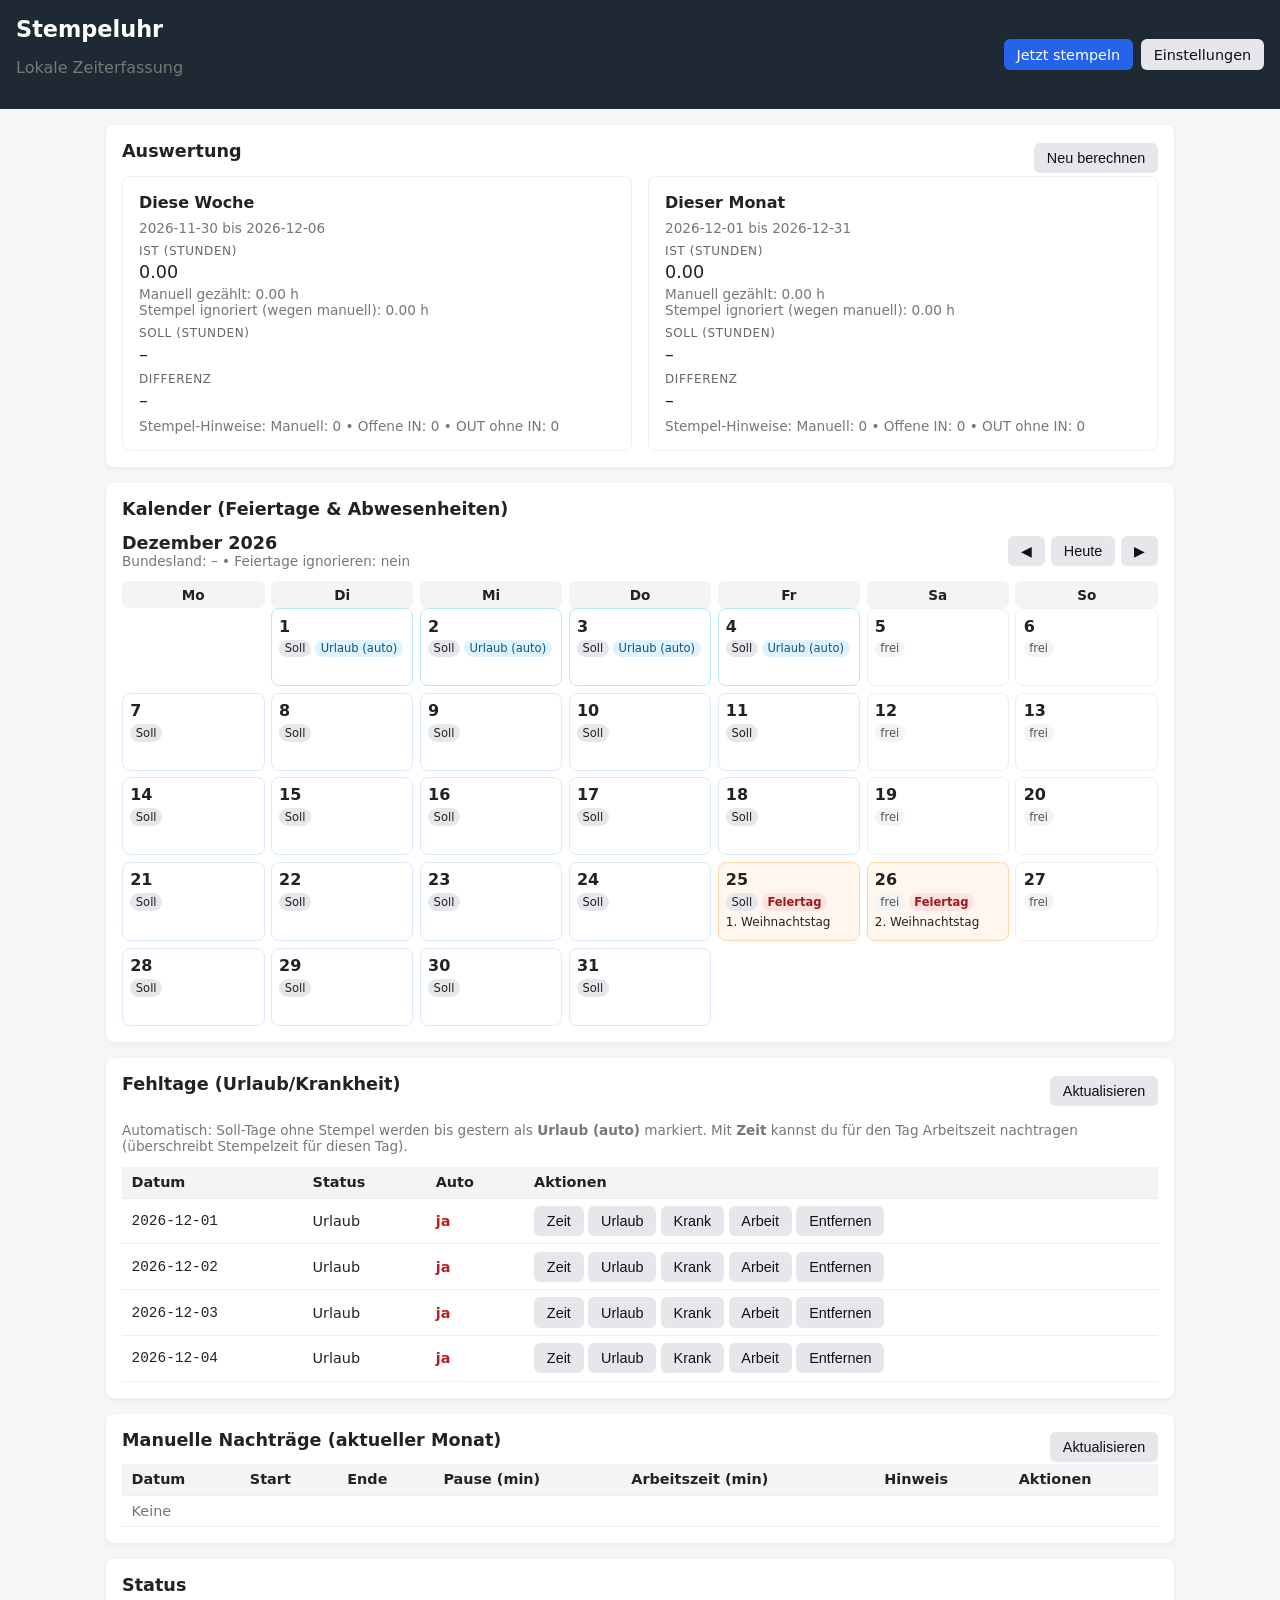
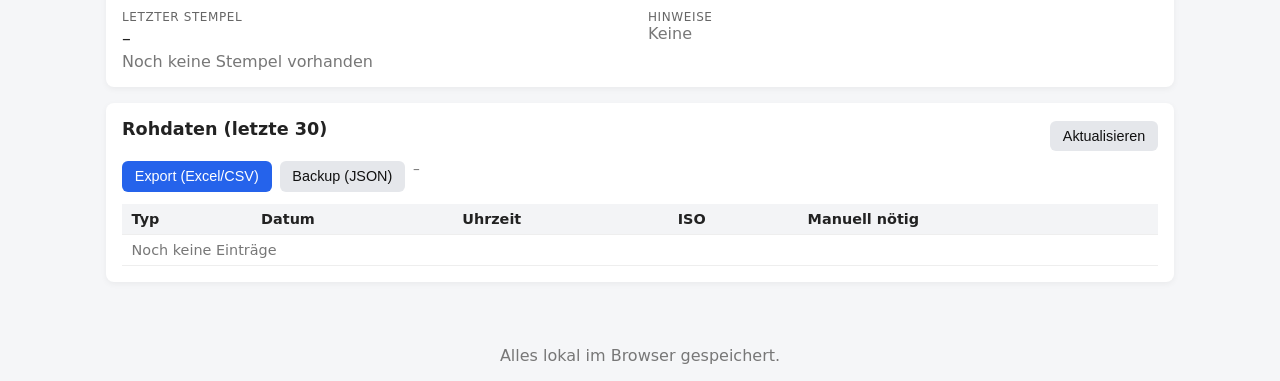
==== commit 05d76181: "Update index.html" ====
--- a/src/pages/index.html
+++ b/src/pages/index.html
@@ -38,38 +38,48 @@
         <div class="card" style="margin:0; box-shadow:none; border:1px solid #eee;">
           <h3 style="margin:0 0 0.5rem 0; font-size:1rem;">Diese Woche</h3>
           <div class="muted small" id="weekRange">–</div>
+
           <div style="margin-top:0.5rem;">
             <div class="label">IST (Stunden)</div>
             <div class="value" id="weekWorked">–</div>
             <div class="muted small" id="weekManualAdded">–</div>
-          </div>
+            <div class="muted small" id="weekStampIgnored">–</div>
+          </div>
+
           <div style="margin-top:0.5rem;">
             <div class="label">SOLL (Stunden)</div>
             <div class="value" id="weekTarget">–</div>
           </div>
+
           <div style="margin-top:0.5rem;">
             <div class="label">Differenz</div>
             <div class="value" id="weekDiff">–</div>
           </div>
+
           <div class="muted small" style="margin-top:0.5rem;" id="weekFlags">–</div>
         </div>
 
         <div class="card" style="margin:0; box-shadow:none; border:1px solid #eee;">
           <h3 style="margin:0 0 0.5rem 0; font-size:1rem;">Dieser Monat</h3>
           <div class="muted small" id="monthRange">–</div>
+
           <div style="margin-top:0.5rem;">
             <div class="label">IST (Stunden)</div>
             <div class="value" id="monthWorked">–</div>
             <div class="muted small" id="monthManualAdded">–</div>
-          </div>
+            <div class="muted small" id="monthStampIgnored">–</div>
+          </div>
+
           <div style="margin-top:0.5rem;">
             <div class="label">SOLL (Stunden)</div>
             <div class="value" id="monthTarget">–</div>
           </div>
+
           <div style="margin-top:0.5rem;">
             <div class="label">Differenz</div>
             <div class="value" id="monthDiff">–</div>
           </div>
+
           <div class="muted small" style="margin-top:0.5rem;" id="monthFlags">–</div>
         </div>
       </div>
@@ -90,7 +100,7 @@
 
       <p class="muted small">
         Automatisch: Soll-Tage ohne Stempel werden bis gestern als <b>Urlaub (auto)</b> markiert.
-        Mit <b>Zeit</b> kannst du für den Tag Arbeitszeit nachtragen.
+        Mit <b>Zeit</b> kannst du für den Tag Arbeitszeit nachtragen (überschreibt Stempelzeit für diesen Tag).
       </p>
 
       <div class="table-wrap">
@@ -127,11 +137,12 @@
               <th>Ende</th>
               <th>Pause (min)</th>
               <th>Arbeitszeit (min)</th>
+              <th>Hinweis</th>
               <th>Aktionen</th>
             </tr>
           </thead>
           <tbody id="manualTbody">
-            <tr><td colspan="6" class="muted">Keine</td></tr>
+            <tr><td colspan="7" class="muted">Keine</td></tr>
           </tbody>
         </table>
       </div>
@@ -309,12 +320,6 @@
           return;
         }
 
-        const res = ManualWorkService.upsert(currentModalDate, s, e, b);
-        // upsert speichert sofort — das wollen wir im Preview NICHT.
-        // Deshalb: wir simulieren Preview ohne persist:
-        // -> wir machen hier eine kleine lokale Berechnung stattdessen.
-        // Um es stabil zu halten, rechnen wir hier selbst:
-        // (Einfach: hh:mm -> min)
         function toMin(t) {
           const m = String(t).match(/^(\d{1,2}):(\d{2})$/);
           if (!m) return null;
@@ -322,6 +327,7 @@
           if (hh < 0 || hh > 23 || mm < 0 || mm > 59) return null;
           return hh * 60 + mm;
         }
+
         const sm = toMin(s), em = toMin(e);
         if (sm === null || em === null) { mwPreview.textContent = "Ungültige Zeit."; return; }
         if (em <= sm) { mwPreview.textContent = "Ende muss nach Start liegen."; return; }
@@ -331,8 +337,6 @@
         mwPreview.textContent = `Ergebnis: ${worked} Minuten (= ${hours} Stunden)`;
       }
 
-      // Preview darf NICHT speichern → daher überschreiben wir die Preview-Logik:
-      // Wir nutzen ManualWorkService.upsert erst bei "Speichern".
       mwStart.addEventListener("input", updatePreview);
       mwEnd.addEventListener("input", updatePreview);
       mwBreak.addEventListener("input", updatePreview);
@@ -362,6 +366,17 @@
         renderAll();
       };
 
+      // ---------- Helpers ----------
+      function hasAnyStampOnDate(dateStr) {
+        const data = StorageService.getData();
+        const stamps = Array.isArray(data.stamps) ? data.stamps : [];
+        return stamps.some(s => {
+          if (!s || !s.year) return false;
+          const ds = `${s.year}-${pad2(s.month)}-${pad2(s.day)}`;
+          return ds === dateStr;
+        });
+      }
+
       // ---------- Rendering ----------
       function renderAnalysis() {
         const summary = Analytics.getSummary();
@@ -371,7 +386,9 @@
 
         document.getElementById("weekWorked").textContent = Analytics.formatHours(summary.week.workedHours);
         document.getElementById("weekManualAdded").textContent =
-          `Manuell hinzugefügt: ${Analytics.formatHours(summary.week.manualHoursAdded)} h`;
+          `Manuell gezählt: ${Analytics.formatHours(summary.week.manualHoursAdded)} h`;
+        document.getElementById("weekStampIgnored").textContent =
+          `Stempel ignoriert (wegen manuell): ${Analytics.formatHours(summary.week.stampHoursIgnored)} h`;
 
         document.getElementById("weekTarget").textContent = Analytics.formatHours(summary.week.targetHours);
         document.getElementById("weekDiff").textContent = Analytics.formatSignedDiff(summary.week.diffHours);
@@ -383,7 +400,9 @@
 
         document.getElementById("monthWorked").textContent = Analytics.formatHours(summary.month.workedHours);
         document.getElementById("monthManualAdded").textContent =
-          `Manuell hinzugefügt: ${Analytics.formatHours(summary.month.manualHoursAdded)} h`;
+          `Manuell gezählt: ${Analytics.formatHours(summary.month.manualHoursAdded)} h`;
+        document.getElementById("monthStampIgnored").textContent =
+          `Stempel ignoriert (wegen manuell): ${Analytics.formatHours(summary.month.stampHoursIgnored)} h`;
 
         document.getElementById("monthTarget").textContent = Analytics.formatHours(summary.month.targetHours);
         document.getElementById("monthDiff").textContent = Analytics.formatSignedDiff(summary.month.diffHours);
@@ -450,11 +469,15 @@
 
         const list = ManualWorkService.listForMonth(new Date());
         if (!list.length) {
-          tbody.innerHTML = `<tr><td colspan="6" class="muted">Keine</td></tr>`;
+          tbody.innerHTML = `<tr><td colspan="7" class="muted">Keine</td></tr>`;
           return;
         }
 
         list.forEach(e => {
+          const stampHint = hasAnyStampOnDate(e.date)
+            ? "Stempel vorhanden (ignoriert in Auswertung)"
+            : "–";
+
           const tr = document.createElement("tr");
           tr.innerHTML = `
             <td class="mono">${e.date}</td>
@@ -462,6 +485,7 @@
             <td>${e.end}</td>
             <td>${e.breakMinutes}</td>
             <td>${e.minutesWorked}</td>
+            <td class="${stampHint !== "–" ? "warn" : "muted"}">${stampHint}</td>
             <td>
               <button class="btn secondary" data-act="edit">Bearbeiten</button>
               <button class="btn secondary" data-act="del">Löschen</button>
@@ -531,7 +555,6 @@
 
       function renderAll() {
         if (window.AbsenceService) AbsenceService.ensureAutoVacationUpToYesterday();
-
         renderAnalysis();
         renderCalendar();
         renderAbsences();
--- a/src/css/style.css
+++ b/src/css/style.css
@@ -383,3 +383,30 @@
 .cal-abs {
   border-color: #bae6fd;
 }
+/* =========
+   Modal (manuelles Nachtragen)
+   ========= */
+
+.modal.hidden { display: none; }
+
+.modal {
+  position: fixed;
+  inset: 0;
+  z-index: 10000;
+}
+
+.modal-backdrop {
+  position: absolute;
+  inset: 0;
+  background: rgba(0,0,0,0.35);
+}
+
+.modal-card {
+  position: relative;
+  margin: 10vh auto 0;
+  max-width: 520px;
+  background: #fff;
+  border-radius: 14px;
+  padding: 1rem;
+  box-shadow: 0 12px 40px rgba(0,0,0,0.25);
+}
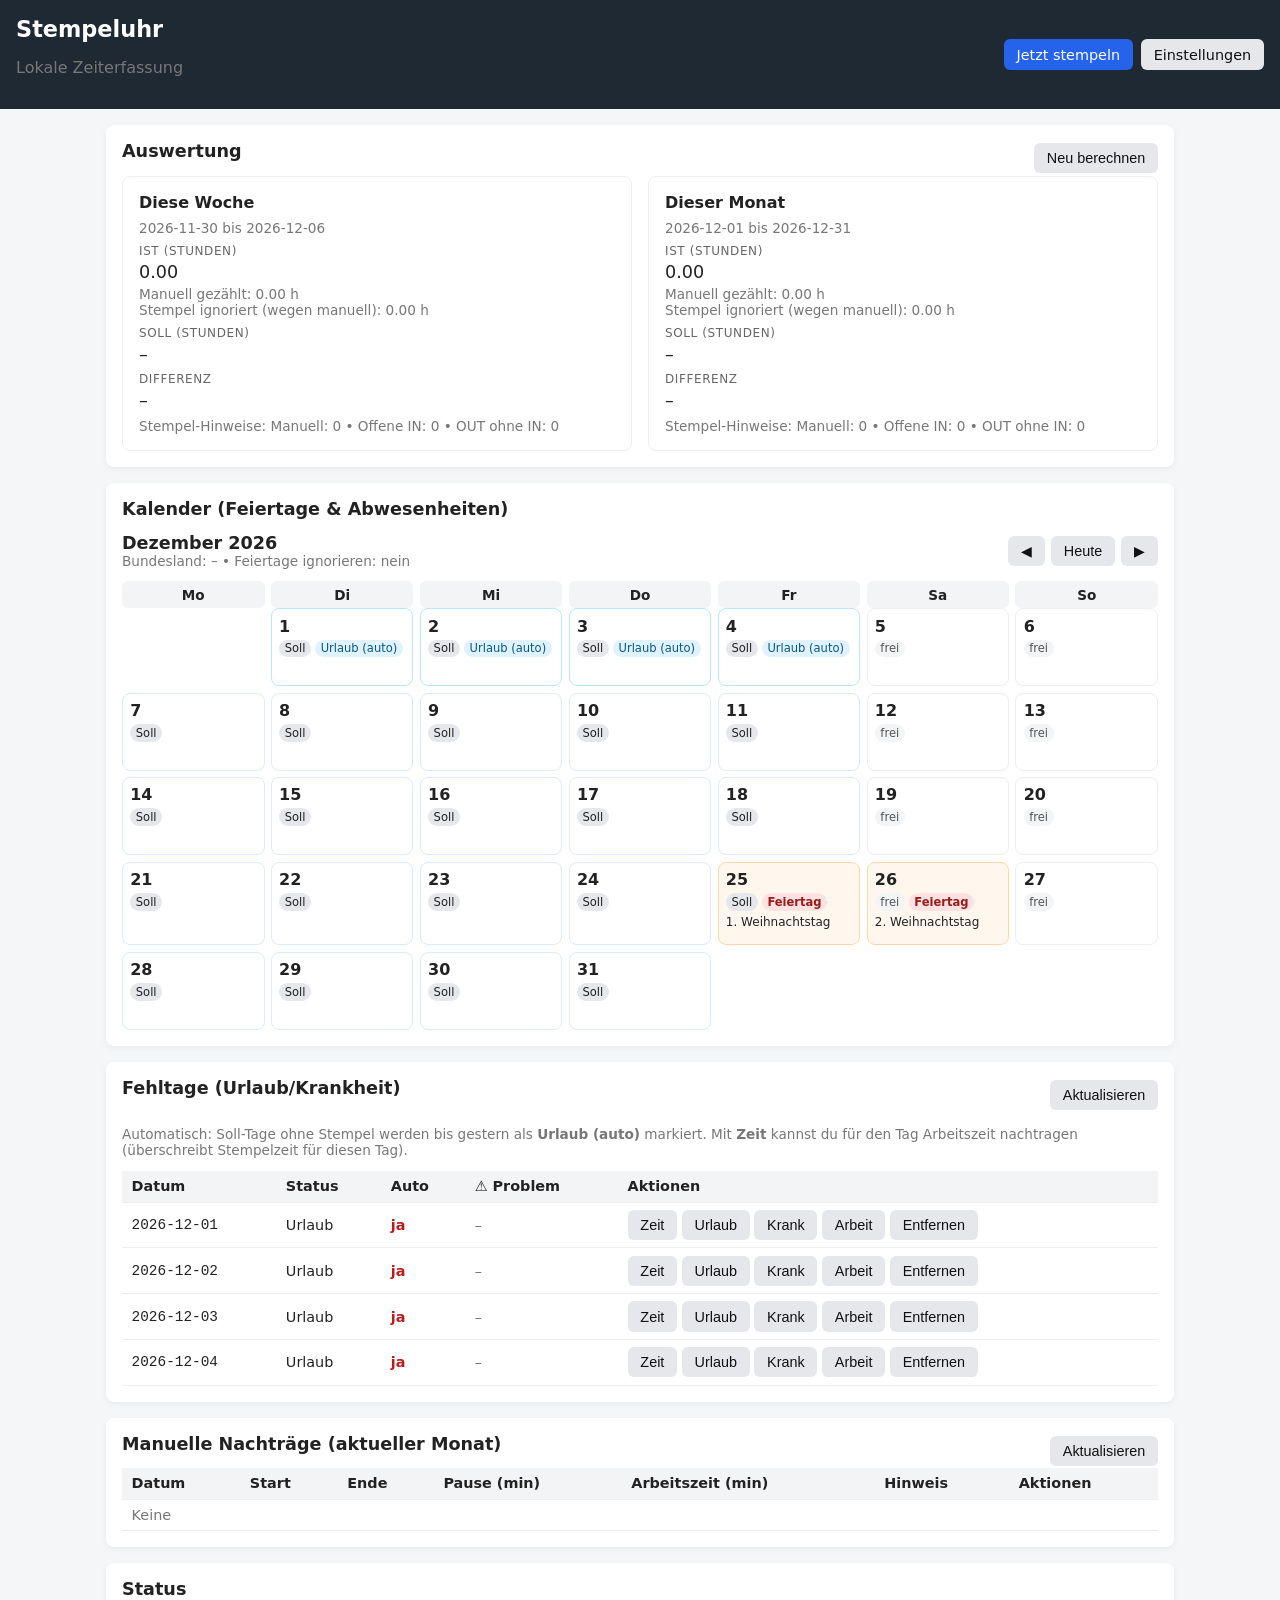
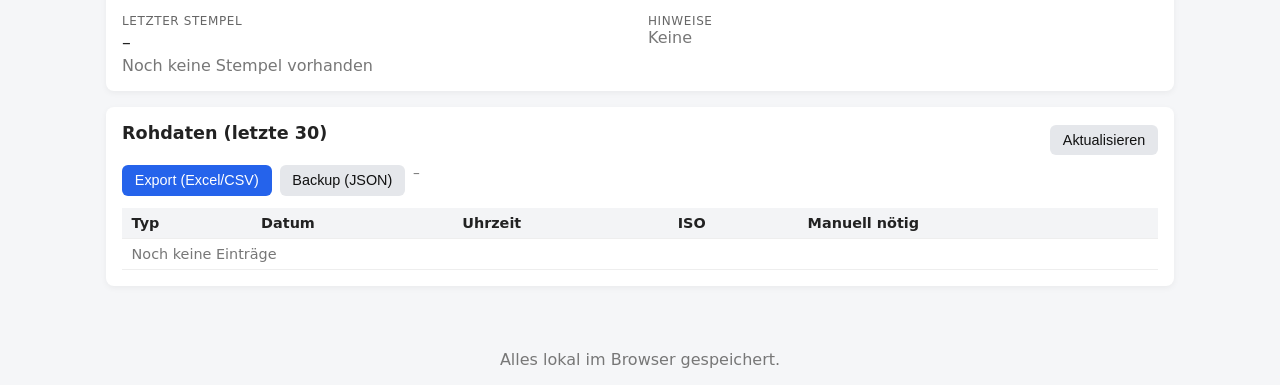
==== commit 2031a1c9: "Update index.html" ====
--- a/src/pages/index.html
+++ b/src/pages/index.html
@@ -110,11 +110,12 @@
               <th>Datum</th>
               <th>Status</th>
               <th>Auto</th>
+              <th>⚠ Problem</th>
               <th>Aktionen</th>
             </tr>
           </thead>
           <tbody id="absTbody">
-            <tr><td colspan="4" class="muted">Keine</td></tr>
+            <tr><td colspan="5" class="muted">Keine</td></tr>
           </tbody>
         </table>
       </div>
@@ -264,6 +265,43 @@
         if (el) el.textContent = text;
       }
 
+      // ---------- Problem-Helper ----------
+      // Liefert { hasIssue:boolean, text:string } für ein Datum.
+      function getIssueForDate(dateStr) {
+        const data = StorageService.getData();
+        const stamps = Array.isArray(data.stamps) ? data.stamps : [];
+
+        const reasons = [];
+
+        for (const s of stamps) {
+          if (!s || !s.year) continue;
+          const ds = `${s.year}-${pad2(s.month)}-${pad2(s.day)}`;
+          if (ds !== dateStr) continue;
+
+          if (s.cutoffFlag) reasons.push("Ausstempeln vergessen (03:00)");
+          if (s.manualRequired) reasons.push("Manuelle Prüfung nötig");
+        }
+
+        const last = stamps.length ? stamps[stamps.length - 1] : null;
+        if (last && last.type === "IN" && last.year) {
+          const lastDs = `${last.year}-${pad2(last.month)}-${pad2(last.day)}`;
+          if (lastDs === dateStr) reasons.push("Offener IN ohne OUT");
+        }
+
+        const uniq = Array.from(new Set(reasons));
+        return { hasIssue: uniq.length > 0, text: uniq.join(" • ") };
+      }
+
+      function hasAnyStampOnDate(dateStr) {
+        const data = StorageService.getData();
+        const stamps = Array.isArray(data.stamps) ? data.stamps : [];
+        return stamps.some(s => {
+          if (!s || !s.year) return false;
+          const ds = `${s.year}-${pad2(s.month)}-${pad2(s.day)}`;
+          return ds === dateStr;
+        });
+      }
+
       // ---------- Modal State ----------
       let currentModalDate = null;
 
@@ -347,12 +385,8 @@
       btnMwSave.onclick = () => {
         if (!currentModalDate) return;
         const res = ManualWorkService.upsert(currentModalDate, mwStart.value, mwEnd.value, Number(mwBreak.value || 0));
-        if (!res.ok) {
-          mwError.textContent = res.error;
-          return;
-        }
-
-        // Wenn Zeit nachgetragen wird: Tag als Arbeit (manuell) markieren
+        if (!res.ok) { mwError.textContent = res.error; return; }
+
         AbsenceService.setAbsence(currentModalDate, AbsenceService.TYPES.WORK_MANUAL);
 
         closeModal();
@@ -366,17 +400,6 @@
         renderAll();
       };
 
-      // ---------- Helpers ----------
-      function hasAnyStampOnDate(dateStr) {
-        const data = StorageService.getData();
-        const stamps = Array.isArray(data.stamps) ? data.stamps : [];
-        return stamps.some(s => {
-          if (!s || !s.year) return false;
-          const ds = `${s.year}-${pad2(s.month)}-${pad2(s.day)}`;
-          return ds === dateStr;
-        });
-      }
-
       // ---------- Rendering ----------
       function renderAnalysis() {
         const summary = Analytics.getSummary();
@@ -420,7 +443,7 @@
 
         const list = AbsenceService.listAbsencesForMonth(new Date());
         if (!list.length) {
-          tbody.innerHTML = `<tr><td colspan="4" class="muted">Keine</td></tr>`;
+          tbody.innerHTML = `<tr><td colspan="5" class="muted">Keine</td></tr>`;
           return;
         }
 
@@ -430,11 +453,16 @@
             a.type === "SICK" ? "Krank" :
             a.type === "WORK_MANUAL" ? "Arbeit (manuell)" : a.type;
 
+          const issue = getIssueForDate(a.date);
+
           const tr = document.createElement("tr");
           tr.innerHTML = `
             <td class="mono">${a.date}</td>
             <td>${label}</td>
             <td class="${a.auto ? "warn" : "muted"}">${a.auto ? "ja" : "nein"}</td>
+            <td class="${issue.hasIssue ? "warn" : "muted"}" title="${issue.hasIssue ? issue.text : ""}">
+              ${issue.hasIssue ? `⚠ ${issue.text}` : "–"}
+            </td>
             <td>
               <button class="btn secondary" data-act="time">Zeit</button>
               <button class="btn secondary" data-act="vac">Urlaub</button>
@@ -493,10 +521,7 @@
           `;
 
           tr.querySelector('[data-act="edit"]').onclick = () => openModal(e.date);
-          tr.querySelector('[data-act="del"]').onclick = () => {
-            ManualWorkService.remove(e.date);
-            renderAll();
-          };
+          tr.querySelector('[data-act="del"]').onclick = () => { ManualWorkService.remove(e.date); renderAll(); };
 
           tbody.appendChild(tr);
         });
@@ -515,7 +540,7 @@
           lastStampMeta.textContent = "Noch keine Stempel vorhanden";
         } else {
           lastStampValue.textContent = `${last.type} • ${formatDate(last)} ${formatTime(last)}`;
-          lastStampMeta.textContent = `timestamp: ${last.timestamp}`;
+          lastStampMeta.textContent = `timestamp: ${last.timestamp}${last.manualRequired ? " • ⚠️ manuell" : ""}`;
         }
 
         const alerts = document.getElementById("alerts");
--- a/src/css/style.css
+++ b/src/css/style.css
@@ -410,3 +410,26 @@
   padding: 1rem;
   box-shadow: 0 12px 40px rgba(0,0,0,0.25);
 }
+/* =========
+   Problem-Markierung (rot)
+   ========= */
+
+.badge.danger {
+  background: #fee2e2;
+  color: #991b1b;
+}
+
+.danger-text {
+  color: #991b1b;
+  font-size: 0.75rem;
+  line-height: 1.2;
+}
+
+.cal-issue {
+  border-color: #fecaca !important;
+  background: #fff1f2;
+}
+
+.cal-cutoff {
+  outline: 2px solid rgba(153, 27, 27, 0.25);
+}
